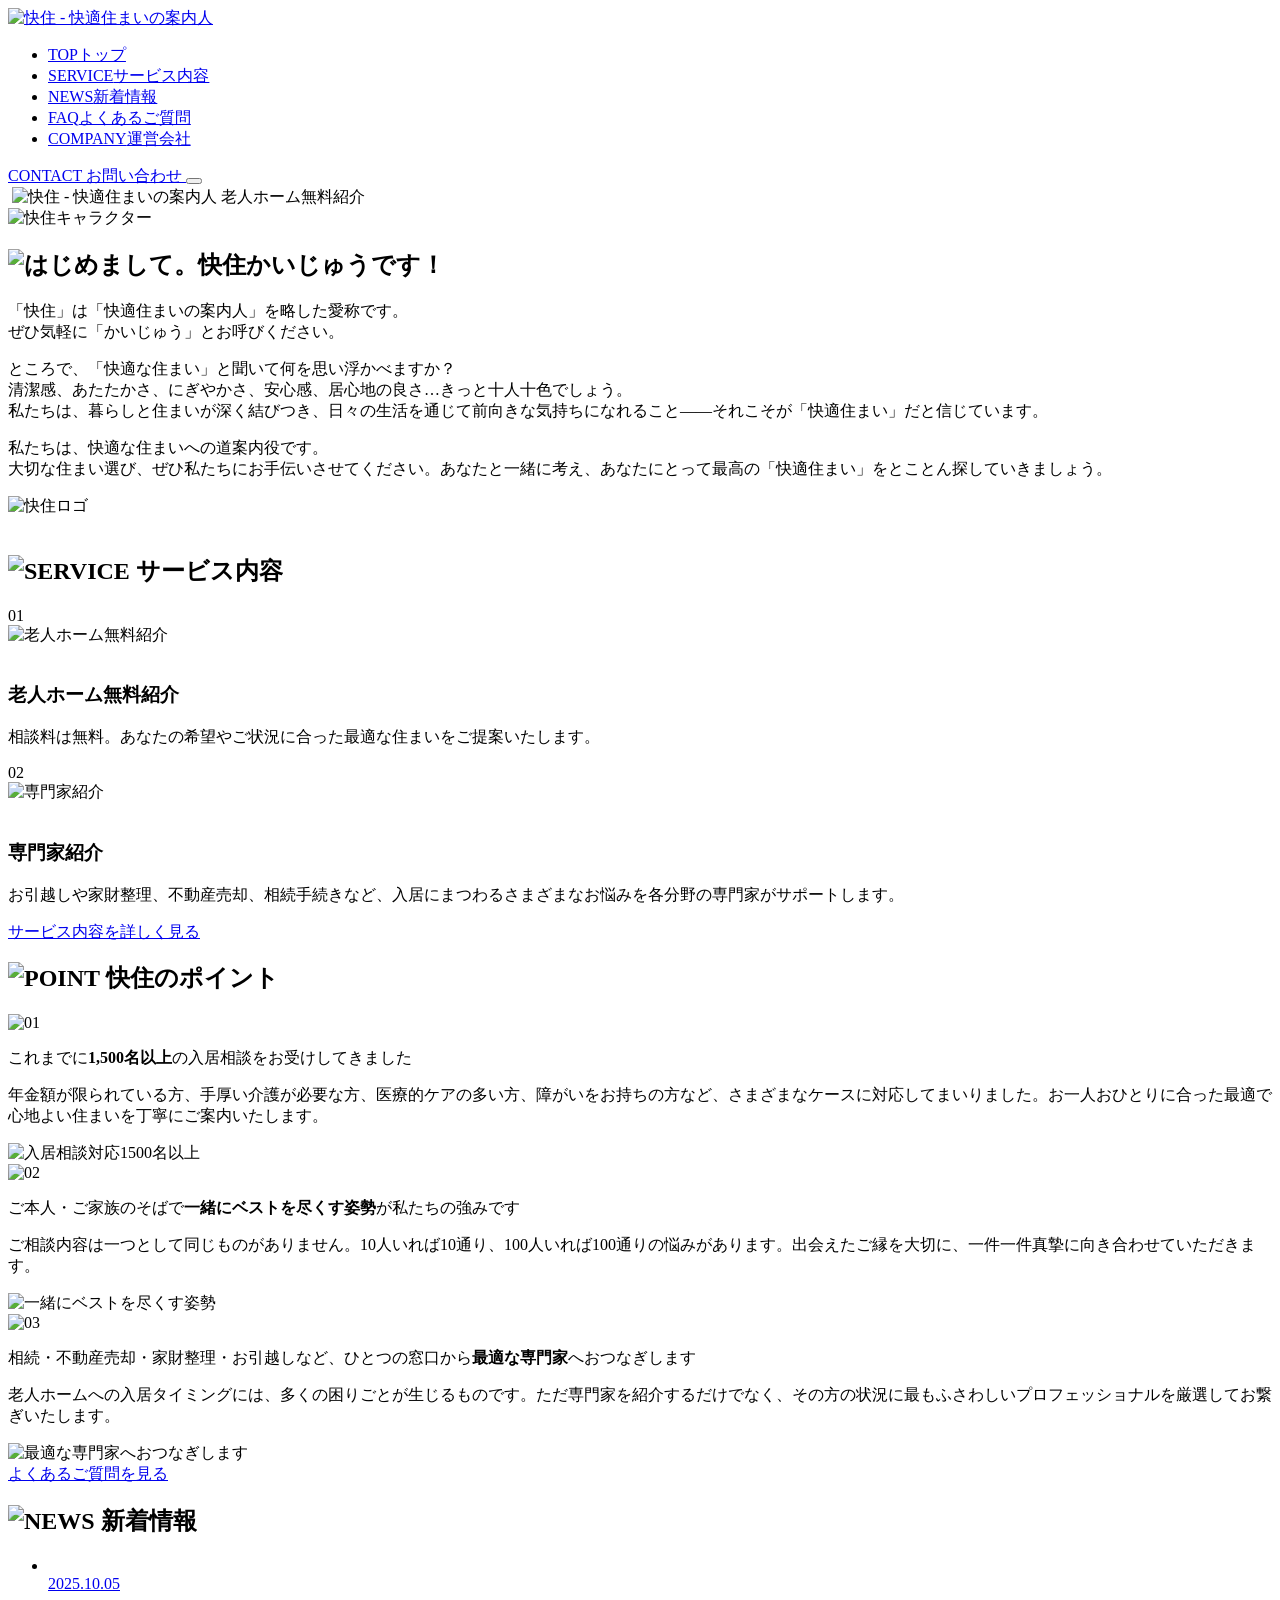
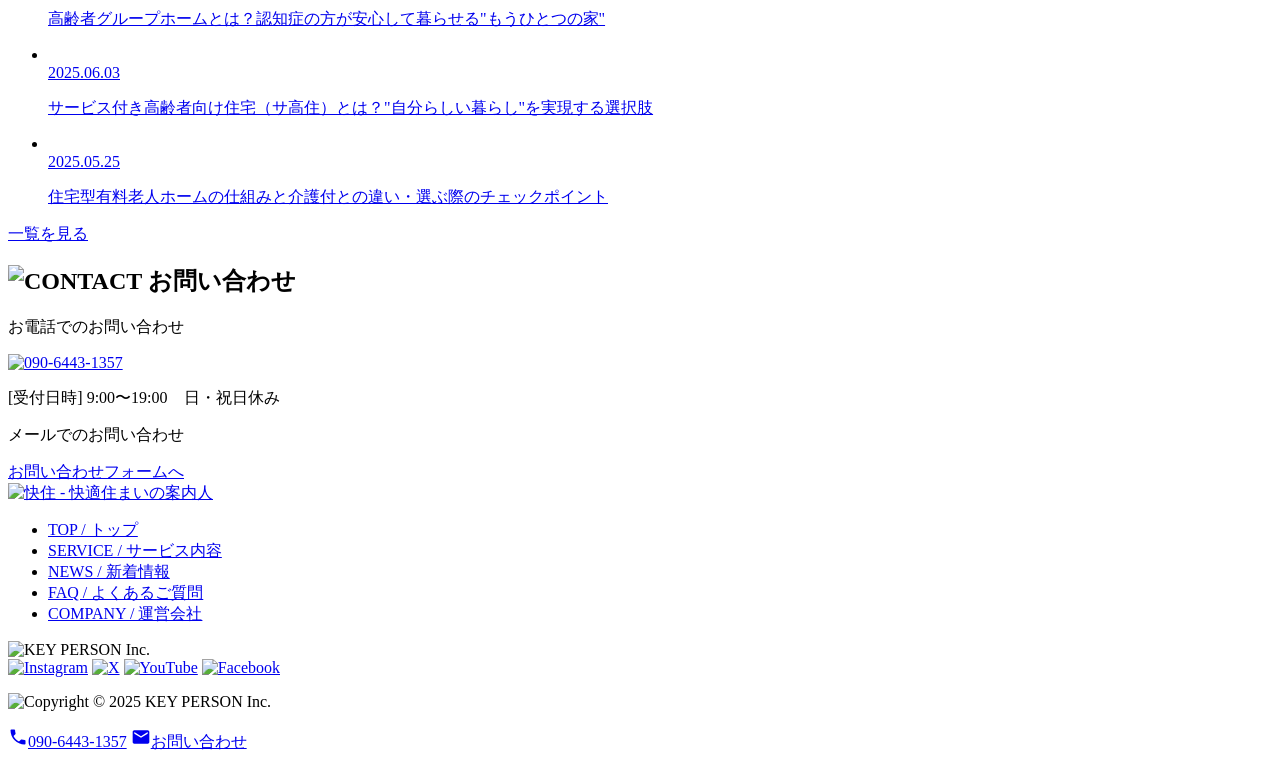
==== index.html @ fe34a39c "Add index.html for website structure This commit adds a new HTML file for the website, including a h" ====
<!DOCTYPE html>
<html lang="ja">
<head>
  <meta charset="UTF-8">
  <meta name="viewport" content="width=device-width, initial-scale=1.0">
  <title>快適住まいの案内人（快住）｜老人ホーム無料紹介</title>
  <meta name="description" content="快適住まいの案内人「快住（かいじゅう）」は、老人ホーム・介護施設の無料紹介サービスです。札幌を拠点に、あなたにピッタリな住まいをご案内します。">
  <link rel="stylesheet" href="style.css">
  <link rel="preconnect" href="https://fonts.googleapis.com">
  <link href="https://fonts.googleapis.com/css2?family=Noto+Sans+JP:wght@400;500;700;900&family=Poppins:wght@400;600;700&display=swap" rel="stylesheet">
</head>
<body>
  <header class="site-header" id="top">
    <div class="header-inner">
      <a href="index.html" class="logo">
        <img src="https://kaitekisumai.com/wp-content/themes/kaiju-main/dist/assets/images/common/icon-logo-header.webp" alt="快住 - 快適住まいの案内人" class="logo-img">
      </a>
      <nav class="global-nav" id="globalNav">
        <ul class="nav-list">
          <li><a href="index.html"><span class="nav-en">TOP</span><span class="nav-jp">トップ</span></a></li>
          <li><a href="#service"><span class="nav-en">SERVICE</span><span class="nav-jp">サービス内容</span></a></li>
          <li><a href="#news"><span class="nav-en">NEWS</span><span class="nav-jp">新着情報</span></a></li>
          <li><a href="#faq"><span class="nav-en">FAQ</span><span class="nav-jp">よくあるご質問</span></a></li>
          <li><a href="company.html"><span class="nav-en">COMPANY</span><span class="nav-jp">運営会社</span></a></li>
        </ul>
      </nav>
      <a href="#contact" class="header-contact-btn">
        <span class="btn-en">CONTACT</span>
        <span class="btn-jp">お問い合わせ</span>
      </a>
      <button class="hamburger" id="hamburger" aria-label="メニューを開く">
        <span></span><span></span><span></span>
      </button>
    </div>
  </header>
  <section class="hero">
    <div class="hero-visual">
      <img src="https://kaitekisumai.com/wp-content/themes/kaiju-main/dist/assets/images/media/fv-top.webp" alt="" class="hero-deco hero-deco-top">
      <img src="https://kaitekisumai.com/wp-content/themes/kaiju-main/dist/assets/images/media/fv-main.webp" alt="快住 - 快適住まいの案内人 老人ホーム無料紹介" class="hero-main-img">
      <img src="https://kaitekisumai.com/wp-content/themes/kaiju-main/dist/assets/images/media/fv-bottom.webp" alt="" class="hero-deco hero-deco-bottom">
    </div>
  </section>
  <main>
    <section class="message" id="message">
      <div class="container">
        <div class="message-content">
          <div class="message-image-area">
            <img src="https://kaitekisumai.com/wp-content/themes/kaiju-main/dist/assets/images/media/message-main.webp" alt="快住キャラクター" class="message-chara">
          </div>
          <div class="message-text-area">
            <h2 class="message-title">
              <img src="https://kaitekisumai.com/wp-content/themes/kaiju-main/dist/assets/images/media/message-title.webp" alt="はじめまして。快住かいじゅうです！" class="message-title-img">
            </h2>
            <div class="message-body-wrap">
              <p class="message-body">「快住」は「快適住まいの案内人」を略した愛称です。<br>ぜひ気軽に「かいじゅう」とお呼びください。</p>
              <p class="message-body">ところで、「快適な住まい」と聞いて何を思い浮かべますか？<br>清潔感、あたたかさ、にぎやかさ、安心感、居心地の良さ…きっと十人十色でしょう。<br>私たちは、暮らしと住まいが深く結びつき、日々の生活を通じて前向きな気持ちになれること――それこそが「快適住まい」だと信じています。</p>
              <p class="message-body">私たちは、快適な住まいへの道案内役です。<br>大切な住まい選び、ぜひ私たちにお手伝いさせてください。あなたと一緒に考え、あなたにとって最高の「快適住まい」をとことん探していきましょう。</p>
            </div>
            <img src="https://kaitekisumai.com/wp-content/themes/kaiju-main/dist/assets/images/media/message-logo.webp" alt="快住ロゴ" class="message-logo">
          </div>
        </div>
      </div>
      <img src="https://kaitekisumai.com/wp-content/themes/kaiju-main/dist/assets/images/media/message-dot.webp" alt="" class="message-dot-deco">
    </section>
    <section class="service" id="service">
      <div class="container">
        <h2 class="section-title">
          <img src="https://kaitekisumai.com/wp-content/themes/kaiju-main/dist/assets/images/media/title-service.webp" alt="SERVICE サービス内容" class="section-title-img">
        </h2>
        <div class="service-cards">
          <div class="service-card">
            <div class="service-card-number">01</div>
            <div class="service-card-img-wrap">
              <img src="https://kaitekisumai.com/wp-content/themes/kaiju-main/dist/assets/images/media/service-1.webp" alt="老人ホーム無料紹介" class="service-card-img">
            </div>
            <div class="service-card-body">
              <div class="service-card-icon"><img src="https://kaitekisumai.com/wp-content/themes/kaiju-main/dist/assets/images/media/icon-home.webp" alt=""></div>
              <h3 class="service-card-title">老人ホーム無料紹介</h3>
              <p class="service-card-desc">相談料は無料。あなたの希望やご状況に合った最適な住まいをご提案いたします。</p>
            </div>
          </div>
          <div class="service-card">
            <div class="service-card-number">02</div>
            <div class="service-card-img-wrap">
              <img src="https://kaitekisumai.com/wp-content/themes/kaiju-main/dist/assets/images/media/service-2.webp" alt="専門家紹介" class="service-card-img">
            </div>
            <div class="service-card-body">
              <div class="service-card-icon"><img src="https://kaitekisumai.com/wp-content/themes/kaiju-main/dist/assets/images/media/icon-hand-shake.webp" alt=""></div>
              <h3 class="service-card-title">専門家紹介</h3>
              <p class="service-card-desc">お引越しや家財整理、不動産売却、相続手続きなど、入居にまつわるさまざまなお悩みを各分野の専門家がサポートします。</p>
            </div>
          </div>
        </div>
        <div class="section-btn-wrap"><a href="#" class="btn-primary">サービス内容を詳しく見る</a></div>
      </div>
    </section>
    <section class="point" id="point">
      <div class="container">
        <h2 class="section-title">
          <img src="https://kaitekisumai.com/wp-content/themes/kaiju-main/dist/assets/images/media/title-point.webp" alt="POINT 快住のポイント" class="section-title-img">
        </h2>
        <div class="point-item">
          <div class="point-item-text">
            <div class="point-number"><img src="https://kaitekisumai.com/wp-content/themes/kaiju-main/dist/assets/images/media/point-1.webp" alt="01" class="point-number-img"></div>
            <p class="point-lead">これまでに<strong>1,500名以上</strong>の入居相談をお受けしてきました</p>
            <p class="point-desc">年金額が限られている方、手厚い介護が必要な方、医療的ケアの多い方、障がいをお持ちの方など、さまざまなケースに対応してまいりました。お一人おひとりに合った最適で心地よい住まいを丁寧にご案内いたします。</p>
          </div>
          <div class="point-item-img"><img src="https://kaitekisumai.com/wp-content/themes/kaiju-main/dist/assets/images/media/point-item-1.webp" alt="入居相談対応1500名以上"></div>
        </div>
        <div class="point-item point-item--reverse">
          <div class="point-item-text">
            <div class="point-number"><img src="https://kaitekisumai.com/wp-content/themes/kaiju-main/dist/assets/images/media/point-2.webp" alt="02" class="point-number-img"></div>
            <p class="point-lead">ご本人・ご家族のそばで<strong>一緒にベストを尽くす姿勢</strong>が私たちの強みです</p>
            <p class="point-desc">ご相談内容は一つとして同じものがありません。10人いれば10通り、100人いれば100通りの悩みがあります。出会えたご縁を大切に、一件一件真摯に向き合わせていただきます。</p>
          </div>
          <div class="point-item-img"><img src="https://kaitekisumai.com/wp-content/themes/kaiju-main/dist/assets/images/media/point-item-2.webp" alt="一緒にベストを尽くす姿勢"></div>
        </div>
        <div class="point-item">
          <div class="point-item-text">
            <div class="point-number"><img src="https://kaitekisumai.com/wp-content/themes/kaiju-main/dist/assets/images/media/point-3.webp" alt="03" class="point-number-img"></div>
            <p class="point-lead">相続・不動産売却・家財整理・お引越しなど、ひとつの窓口から<strong>最適な専門家</strong>へおつなぎします</p>
            <p class="point-desc">老人ホームへの入居タイミングには、多くの困りごとが生じるものです。ただ専門家を紹介するだけでなく、その方の状況に最もふさわしいプロフェッショナルを厳選してお繋ぎいたします。</p>
          </div>
          <div class="point-item-img"><img src="https://kaitekisumai.com/wp-content/themes/kaiju-main/dist/assets/images/media/point-item-3.webp" alt="最適な専門家へおつなぎします"></div>
        </div>
        <div class="section-btn-wrap"><a href="#" class="btn-primary">よくあるご質問を見る</a></div>
      </div>
    </section>
    <section class="news" id="news">
      <div class="container">
        <h2 class="section-title"><img src="https://kaitekisumai.com/wp-content/themes/kaiju-main/dist/assets/images/media/title-news.webp" alt="NEWS 新着情報" class="section-title-img"></h2>
        <ul class="news-list">
          <li class="news-item"><a href="#"><img src="https://kaitekisumai.com/wp-content/themes/kaiju-main/dist/assets/images/common/noimage.webp" alt="" class="news-thumb"><div class="news-meta"><time class="news-date">2025.10.05</time><p class="news-title-text">高齢者グループホームとは？認知症の方が安心して暮らせる"もうひとつの家"</p></div></a></li>
          <li class="news-item"><a href="#"><img src="https://kaitekisumai.com/wp-content/themes/kaiju-main/dist/assets/images/common/noimage.webp" alt="" class="news-thumb"><div class="news-meta"><time class="news-date">2025.06.03</time><p class="news-title-text">サービス付き高齢者向け住宅（サ高住）とは？"自分らしい暮らし"を実現する選択肢</p></div></a></li>
          <li class="news-item"><a href="#"><img src="https://kaitekisumai.com/wp-content/themes/kaiju-main/dist/assets/images/common/noimage.webp" alt="" class="news-thumb"><div class="news-meta"><time class="news-date">2025.05.25</time><p class="news-title-text">住宅型有料老人ホームの仕組みと介護付との違い・選ぶ際のチェックポイント</p></div></a></li>
        </ul>
        <div class="section-btn-wrap"><a href="#" class="btn-primary">一覧を見る</a></div>
      </div>
    </section>
    <section class="contact" id="contact">
      <div class="container">
        <h2 class="section-title"><img src="https://kaitekisumai.com/wp-content/themes/kaiju-main/dist/assets/images/media/title-contact.webp" alt="CONTACT お問い合わせ" class="section-title-img"></h2>
        <div class="contact-boxes">
          <div class="contact-box contact-box--phone">
            <p class="contact-label">お電話でのお問い合わせ</p>
            <a href="tel:090-6443-1357" class="contact-phone-number"><img src="https://kaitekisumai.com/wp-content/themes/kaiju-main/dist/assets/images/media/contact-phone.webp" alt="090-6443-1357" class="contact-phone-img"></a>
            <p class="contact-hours">[受付日時] 9:00〜19:00　日・祝日休み</p>
          </div>
          <div class="contact-box contact-box--mail">
            <p class="contact-label">メールでのお問い合わせ</p>
            <a href="#" class="btn-contact">お問い合わせフォームへ</a>
          </div>
        </div>
      </div>
    </section>
  </main>
  <footer class="site-footer">
    <div class="footer-inner">
      <a href="index.html" class="footer-logo"><img src="https://kaitekisumai.com/wp-content/themes/kaiju-main/dist/assets/images/common/icon-logo-footer.webp" alt="快住 - 快適住まいの案内人" class="footer-logo-img"></a>
      <nav class="footer-nav"><ul><li><a href="index.html">TOP / トップ</a></li><li><a href="#service">SERVICE / サービス内容</a></li><li><a href="#news">NEWS / 新着情報</a></li><li><a href="#">FAQ / よくあるご質問</a></li><li><a href="company.html">COMPANY / 運営会社</a></li></ul></nav>
      <div class="footer-company"><img src="https://kaitekisumai.com/wp-content/themes/kaiju-main/dist/assets/images/common/icon-inc.webp" alt="KEY PERSON Inc." class="footer-company-img"></div>
      <div class="footer-social">
        <a href="https://www.instagram.com/kaiju_k.itou" target="_blank" rel="noopener"><img src="https://kaitekisumai.com/wp-content/themes/kaiju-main/dist/assets/images/common/icon-insta.webp" alt="Instagram"></a>
        <a href="https://x.com/kaiju_kaisuma" target="_blank" rel="noopener"><img src="https://kaitekisumai.com/wp-content/themes/kaiju-main/dist/assets/images/common/icon-x.webp" alt="X"></a>
        <a href="https://www.youtube.com/@%E5%BF%AB%E9%81%A9%E4%BD%8F%E3%81%BE%E3%81%84%E3%81%AE%E6%A1%88%E5%86%85%E4%BA%BA" target="_blank" rel="noopener"><img src="https://kaitekisumai.com/wp-content/themes/kaiju-main/dist/assets/images/common/icon-youtube.webp" alt="YouTube"></a>
        <a href="https://www.facebook.com/keigo.itoh.58" target="_blank" rel="noopener"><img src="https://kaitekisumai.com/wp-content/themes/kaiju-main/dist/assets/images/common/icon-facebook.webp" alt="Facebook"></a>
      </div>
      <p class="footer-copy"><img src="https://kaitekisumai.com/wp-content/themes/kaiju-main/dist/assets/images/common/icon-copy.webp" alt="Copyright © 2025 KEY PERSON Inc."></p>
    </div>
  </footer>
  <div class="fixed-bottom-bar">
    <a href="tel:090-6443-1357" class="fixed-btn fixed-btn--phone"><svg width="20" height="20" viewBox="0 0 24 24" fill="currentColor"><path d="M6.62 10.79c1.44 2.83 3.76 5.15 6.59 6.59l2.2-2.2c.27-.27.67-.36 1.02-.24 1.12.37 2.33.57 3.57.57.55 0 1 .45 1 1V20c0 .55-.45 1-1 1-9.39 0-17-7.61-17-17 0-.55.45-1 1-1h3.5c.55 0 1 .45 1 1 0 1.25.2 2.45.57 3.57.11.35.03.74-.25 1.02l-2.2 2.2z"/></svg><span>090-6443-1357</span></a>
    <a href="#contact" class="fixed-btn fixed-btn--contact"><svg width="20" height="20" viewBox="0 0 24 24" fill="currentColor"><path d="M20 4H4c-1.1 0-1.99.9-1.99 2L2 18c0 1.1.9 2 2 2h16c1.1 0 2-.9 2-2V6c0-1.1-.9-2-2-2zm0 4l-8 5-8-5V6l8 5 8-5v2z"/></svg><span>お問い合わせ</span></a>
  </div>
  <script src="script.js"></script>
</body>
</html>
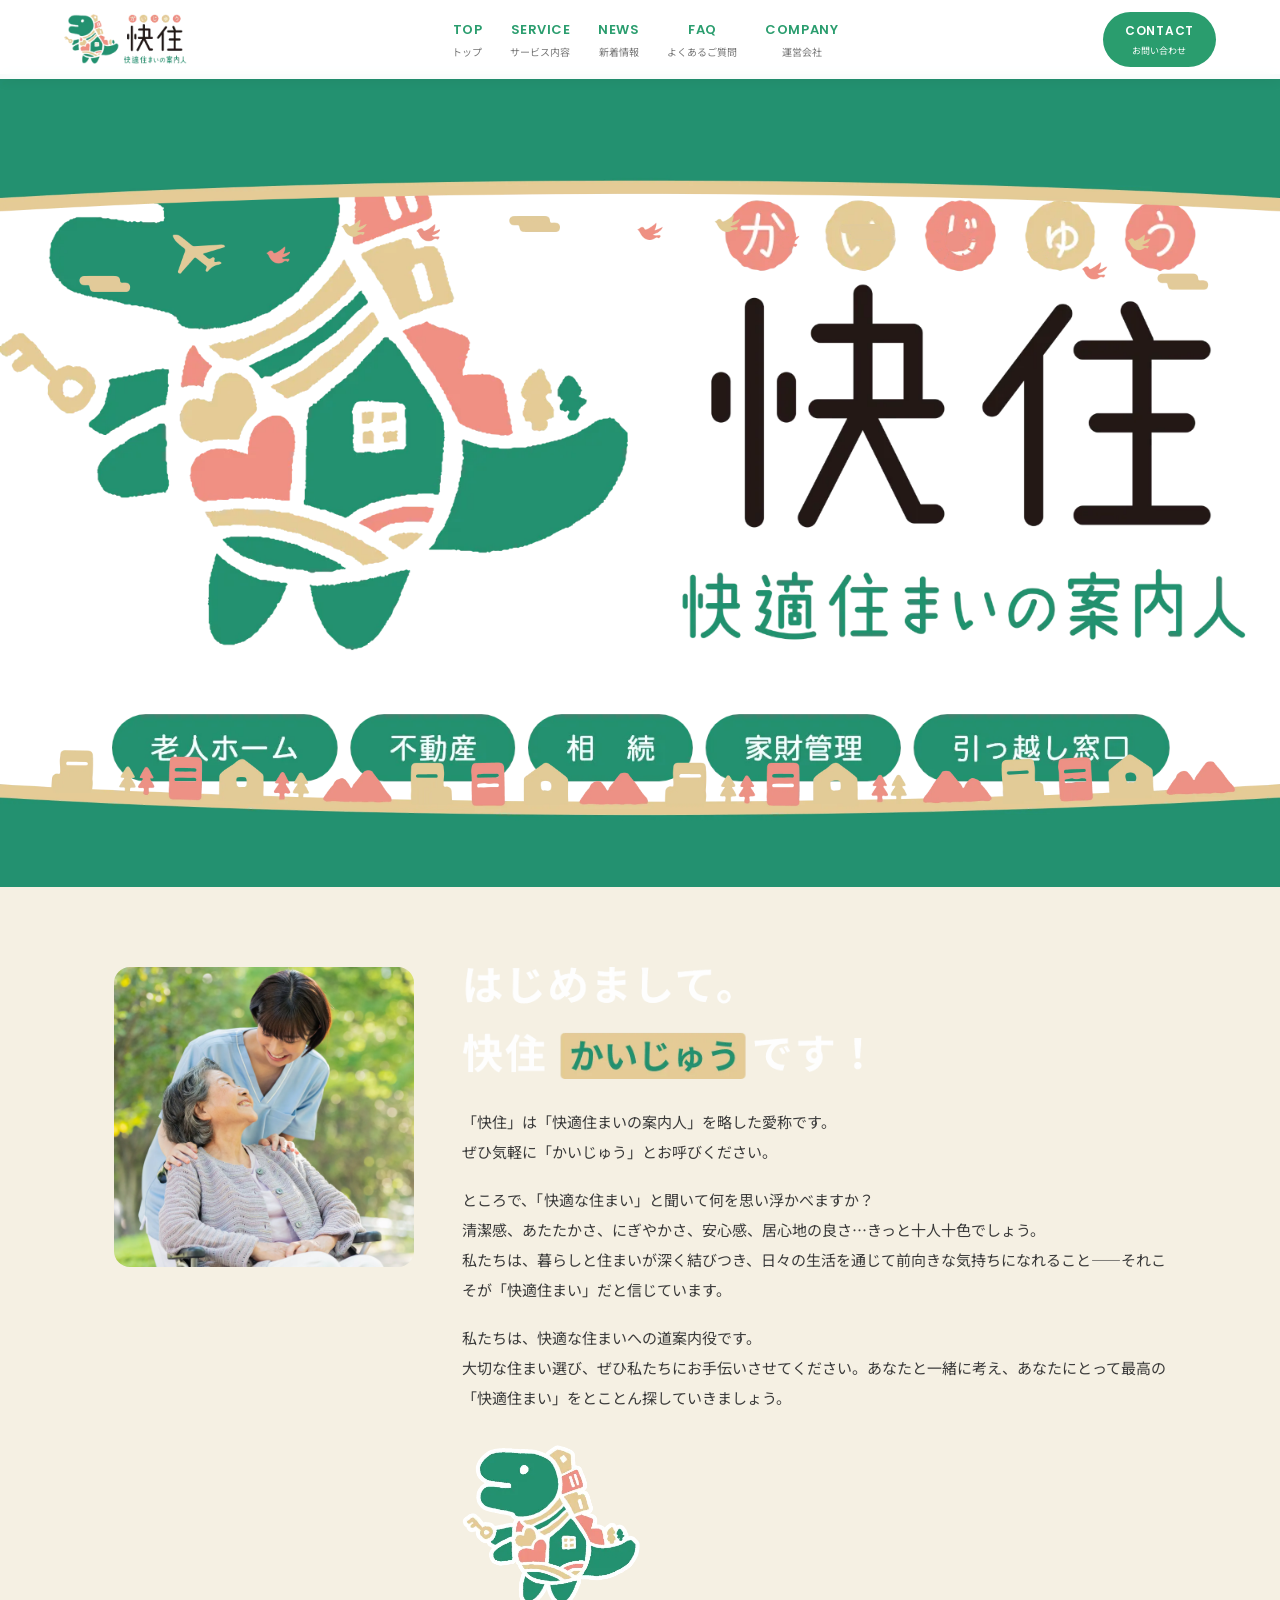
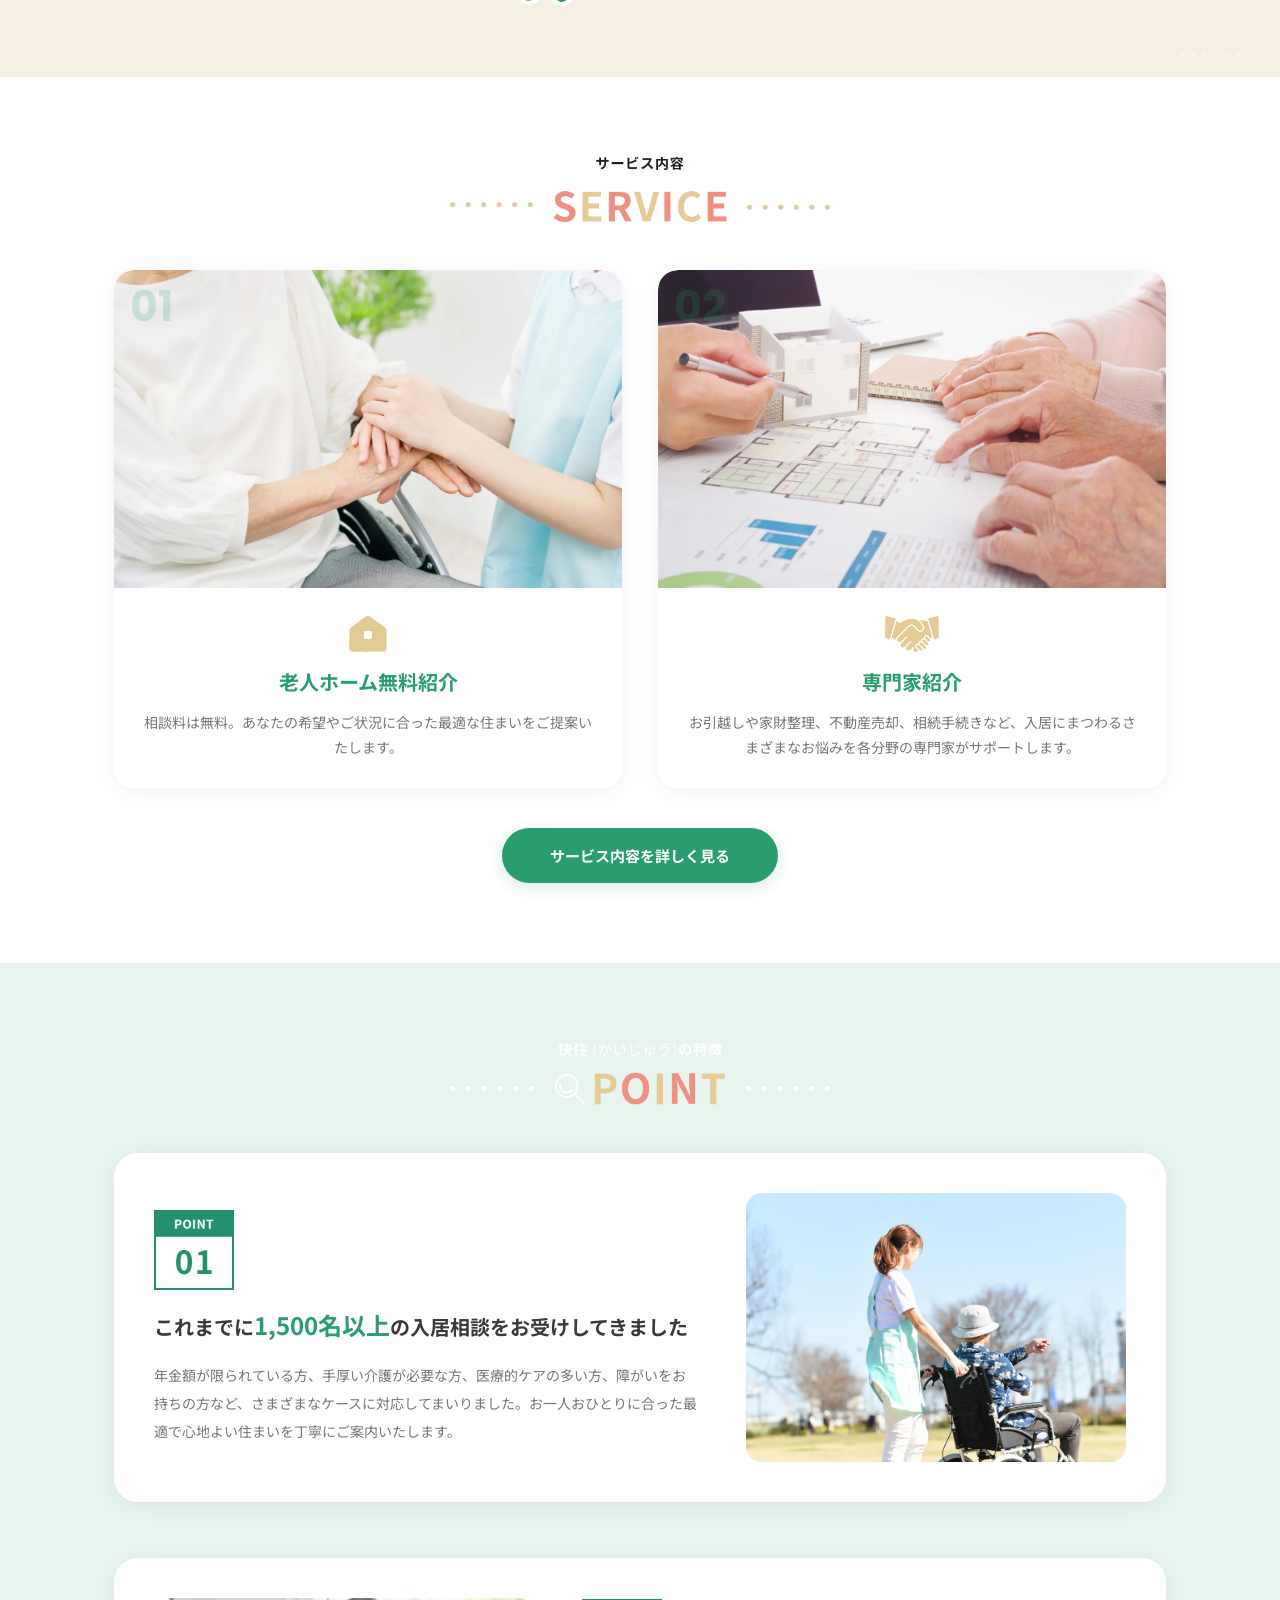
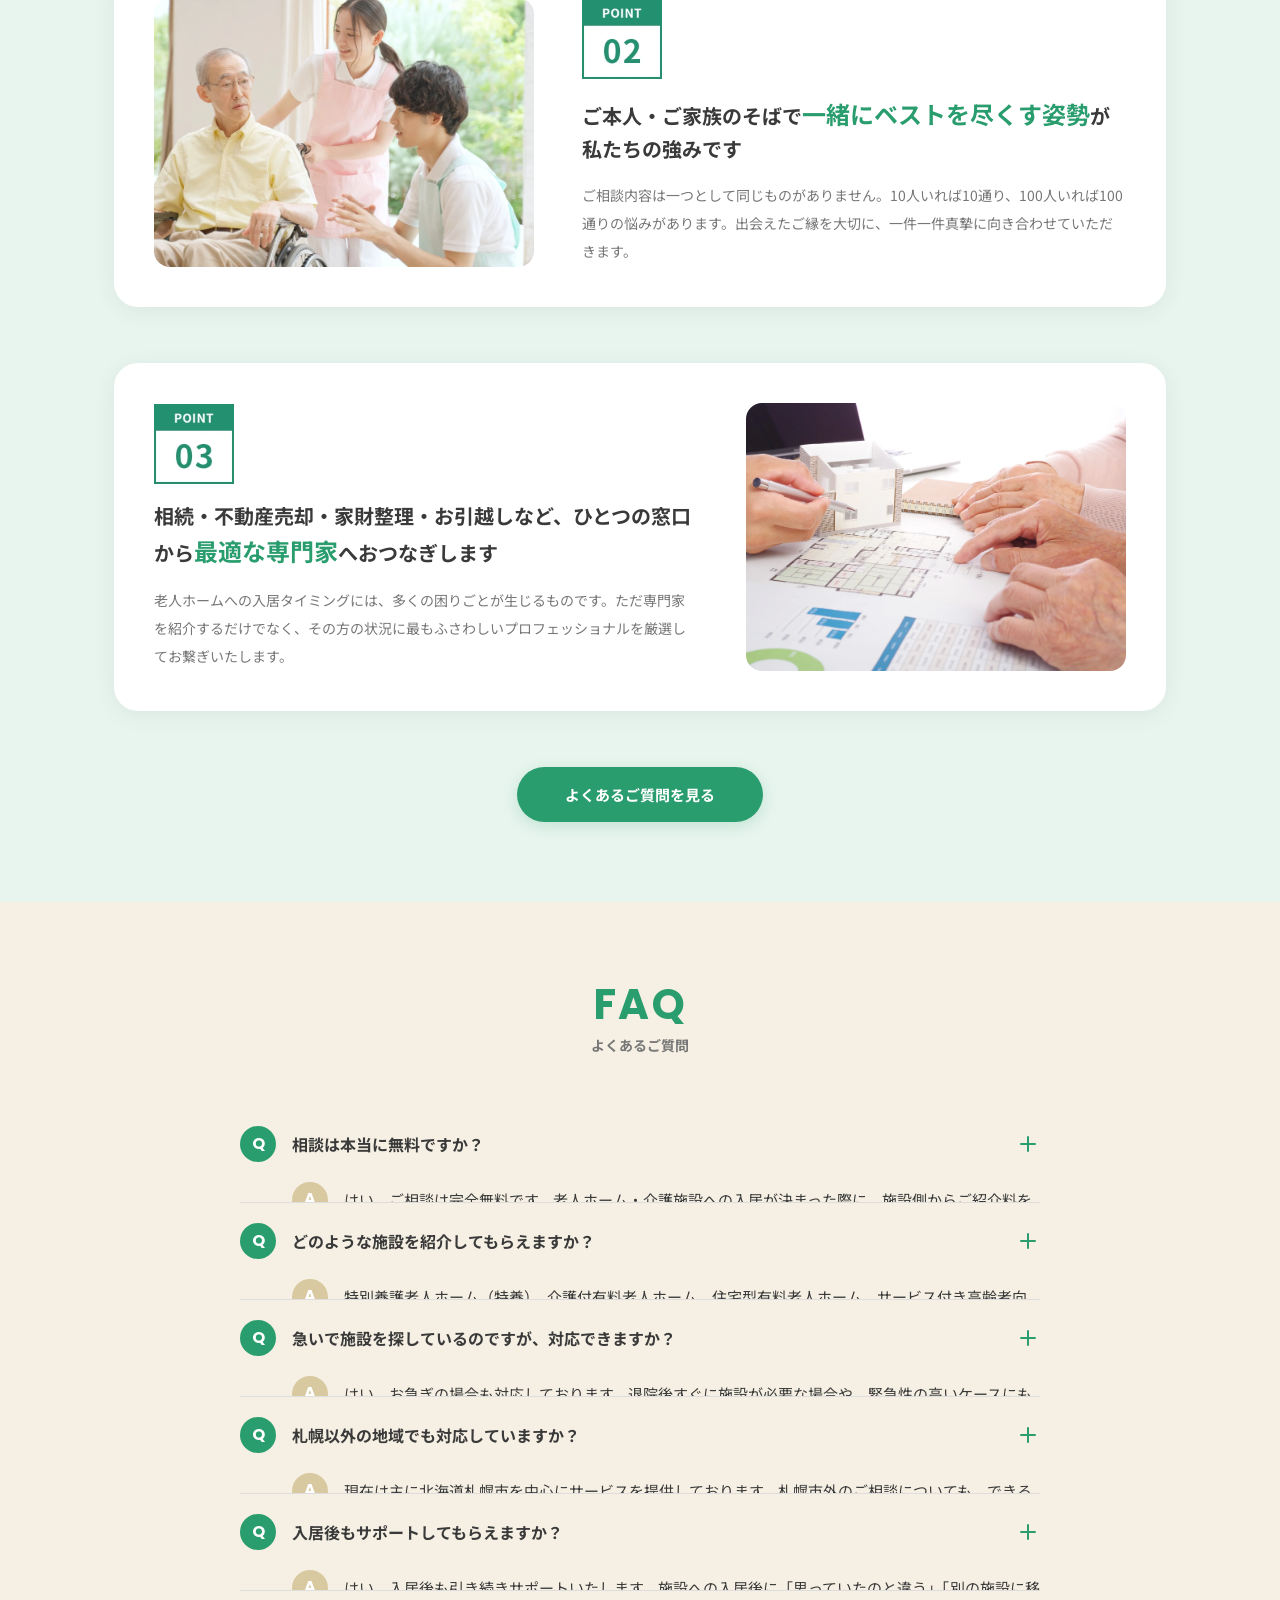
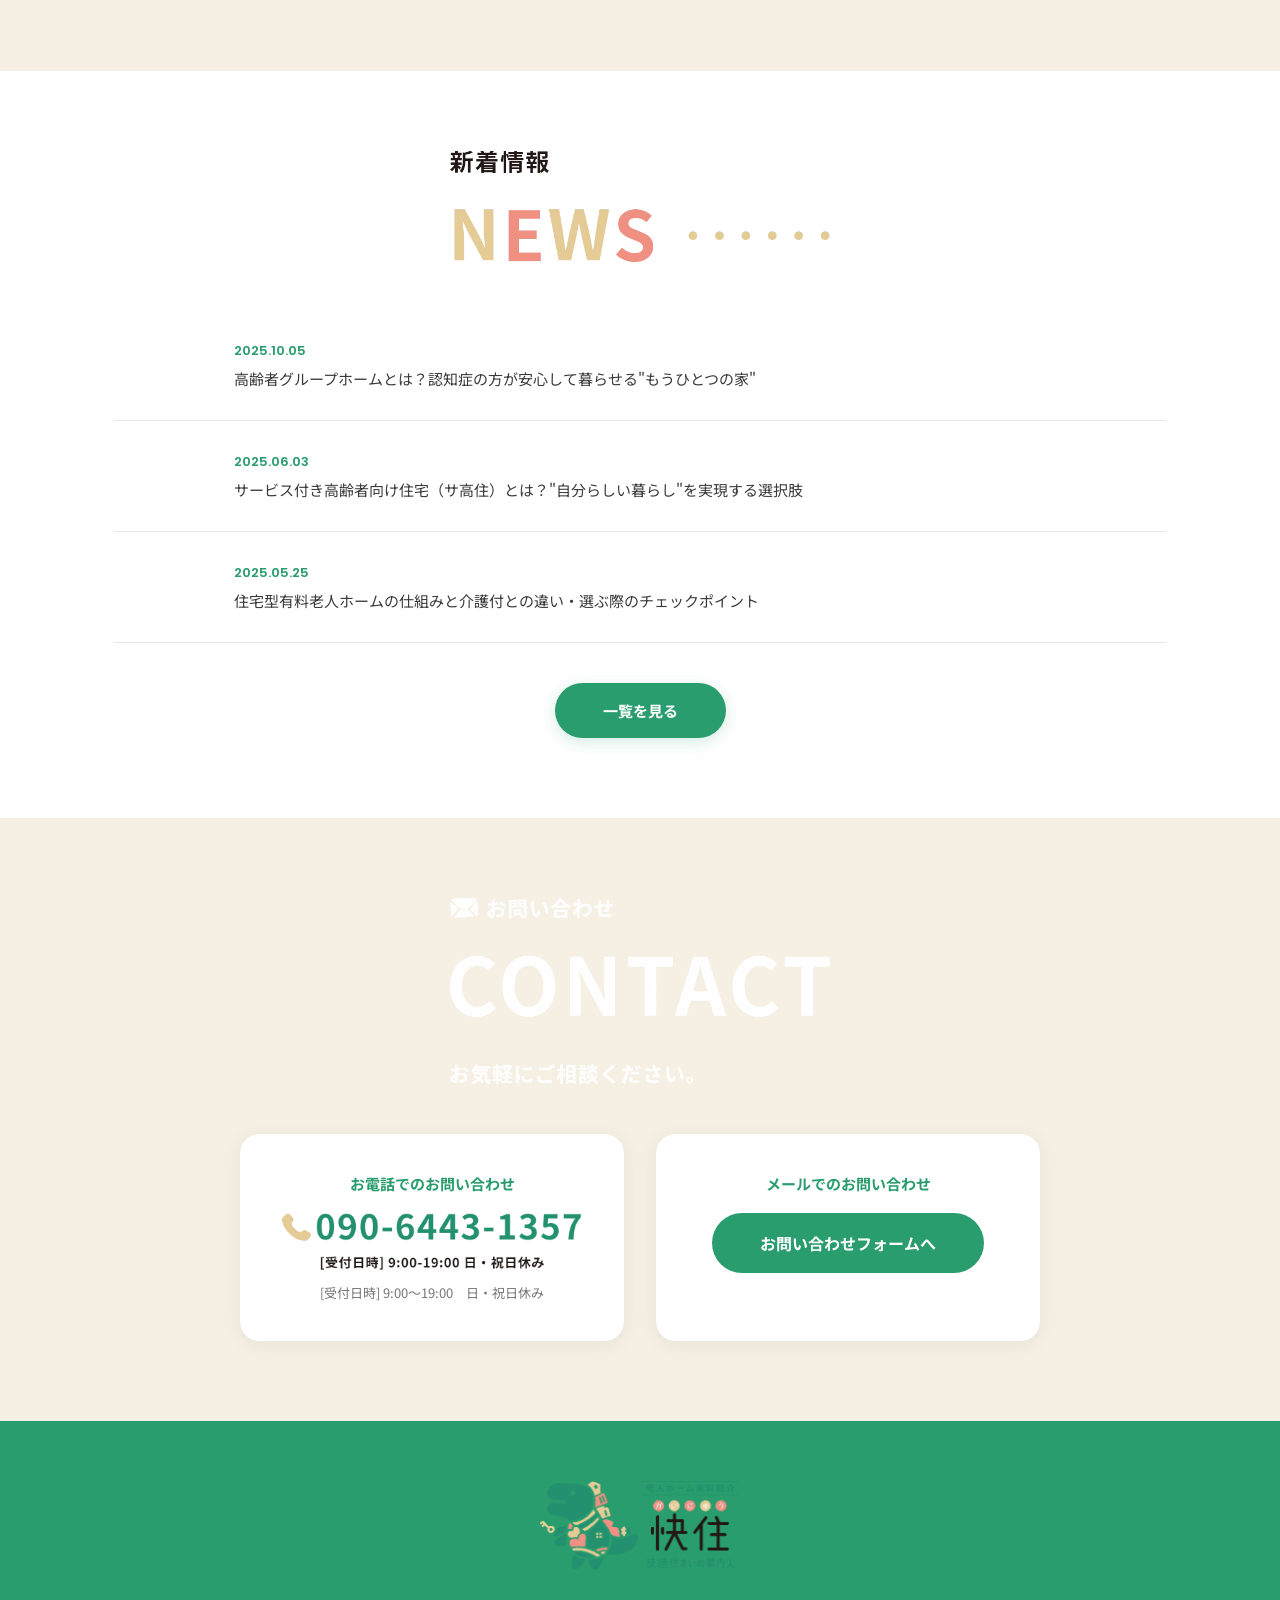
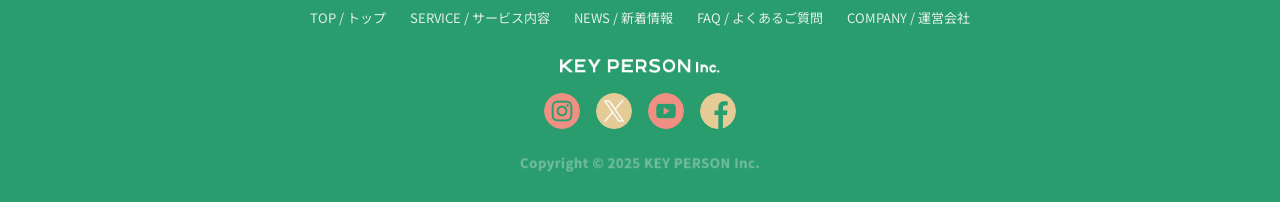
==== commit b5658f4e: "feat: 全セクション完成・画像ローカル化・FAQセクション追加・会社概要テーブル完成" ====
--- a/index.html
+++ b/index.html
@@ -13,7 +13,7 @@
   <header class="site-header" id="top">
     <div class="header-inner">
       <a href="index.html" class="logo">
-        <img src="https://kaitekisumai.com/wp-content/themes/kaiju-main/dist/assets/images/common/icon-logo-header.webp" alt="快住 - 快適住まいの案内人" class="logo-img">
+        <img src="images/common/icon-logo-header.webp" alt="快住 - 快適住まいの案内人" class="logo-img">
       </a>
       <nav class="global-nav" id="globalNav">
         <ul class="nav-list">
@@ -33,11 +33,12 @@
       </button>
     </div>
   </header>
+  <!-- ===== HERO / FV ===== -->
   <section class="hero">
     <div class="hero-visual">
-      <img src="https://kaitekisumai.com/wp-content/themes/kaiju-main/dist/assets/images/media/fv-top.webp" alt="" class="hero-deco hero-deco-top">
-      <img src="https://kaitekisumai.com/wp-content/themes/kaiju-main/dist/assets/images/media/fv-main.webp" alt="快住 - 快適住まいの案内人 老人ホーム無料紹介" class="hero-main-img">
-      <img src="https://kaitekisumai.com/wp-content/themes/kaiju-main/dist/assets/images/media/fv-bottom.webp" alt="" class="hero-deco hero-deco-bottom">
+      <img src="images/media/fv-main.webp" alt="快住 - 快適住まいの案内人 老人ホーム無料紹介" class="hero-main-img">
+      <img src="images/media/fv-top.webp" alt="" class="hero-deco hero-deco-top">
+      <img src="images/media/fv-bottom.webp" alt="" class="hero-deco hero-deco-bottom">
     </div>
   </section>
   <main>
@@ -45,36 +46,36 @@
       <div class="container">
         <div class="message-content">
           <div class="message-image-area">
-            <img src="https://kaitekisumai.com/wp-content/themes/kaiju-main/dist/assets/images/media/message-main.webp" alt="快住キャラクター" class="message-chara">
+            <img src="images/media/message-main.webp" alt="快住キャラクター" class="message-chara">
           </div>
           <div class="message-text-area">
             <h2 class="message-title">
-              <img src="https://kaitekisumai.com/wp-content/themes/kaiju-main/dist/assets/images/media/message-title.webp" alt="はじめまして。快住かいじゅうです！" class="message-title-img">
+              <img src="images/media/message-title.webp" alt="はじめまして。快住かいじゅうです！" class="message-title-img">
             </h2>
             <div class="message-body-wrap">
               <p class="message-body">「快住」は「快適住まいの案内人」を略した愛称です。<br>ぜひ気軽に「かいじゅう」とお呼びください。</p>
               <p class="message-body">ところで、「快適な住まい」と聞いて何を思い浮かべますか？<br>清潔感、あたたかさ、にぎやかさ、安心感、居心地の良さ…きっと十人十色でしょう。<br>私たちは、暮らしと住まいが深く結びつき、日々の生活を通じて前向きな気持ちになれること――それこそが「快適住まい」だと信じています。</p>
               <p class="message-body">私たちは、快適な住まいへの道案内役です。<br>大切な住まい選び、ぜひ私たちにお手伝いさせてください。あなたと一緒に考え、あなたにとって最高の「快適住まい」をとことん探していきましょう。</p>
             </div>
-            <img src="https://kaitekisumai.com/wp-content/themes/kaiju-main/dist/assets/images/media/message-logo.webp" alt="快住ロゴ" class="message-logo">
-          </div>
-        </div>
-      </div>
-      <img src="https://kaitekisumai.com/wp-content/themes/kaiju-main/dist/assets/images/media/message-dot.webp" alt="" class="message-dot-deco">
+            <img src="images/media/message-logo.webp" alt="快住ロゴ" class="message-logo">
+          </div>
+        </div>
+      </div>
+      <img src="images/media/message-dot.webp" alt="" class="message-dot-deco">
     </section>
     <section class="service" id="service">
       <div class="container">
         <h2 class="section-title">
-          <img src="https://kaitekisumai.com/wp-content/themes/kaiju-main/dist/assets/images/media/title-service.webp" alt="SERVICE サービス内容" class="section-title-img">
+          <img src="images/media/title-service.webp" alt="SERVICE サービス内容" class="section-title-img">
         </h2>
         <div class="service-cards">
           <div class="service-card">
             <div class="service-card-number">01</div>
             <div class="service-card-img-wrap">
-              <img src="https://kaitekisumai.com/wp-content/themes/kaiju-main/dist/assets/images/media/service-1.webp" alt="老人ホーム無料紹介" class="service-card-img">
+              <img src="images/media/service-1.webp" alt="老人ホーム無料紹介" class="service-card-img">
             </div>
             <div class="service-card-body">
-              <div class="service-card-icon"><img src="https://kaitekisumai.com/wp-content/themes/kaiju-main/dist/assets/images/media/icon-home.webp" alt=""></div>
+              <div class="service-card-icon"><img src="images/media/icon-home.webp" alt=""></div>
               <h3 class="service-card-title">老人ホーム無料紹介</h3>
               <p class="service-card-desc">相談料は無料。あなたの希望やご状況に合った最適な住まいをご提案いたします。</p>
             </div>
@@ -82,10 +83,10 @@
           <div class="service-card">
             <div class="service-card-number">02</div>
             <div class="service-card-img-wrap">
-              <img src="https://kaitekisumai.com/wp-content/themes/kaiju-main/dist/assets/images/media/service-2.webp" alt="専門家紹介" class="service-card-img">
+              <img src="images/media/service-2.webp" alt="専門家紹介" class="service-card-img">
             </div>
             <div class="service-card-body">
-              <div class="service-card-icon"><img src="https://kaitekisumai.com/wp-content/themes/kaiju-main/dist/assets/images/media/icon-hand-shake.webp" alt=""></div>
+              <div class="service-card-icon"><img src="images/media/icon-hand-shake.webp" alt=""></div>
               <h3 class="service-card-title">専門家紹介</h3>
               <p class="service-card-desc">お引越しや家財整理、不動産売却、相続手続きなど、入居にまつわるさまざまなお悩みを各分野の専門家がサポートします。</p>
             </div>
@@ -97,53 +98,121 @@
     <section class="point" id="point">
       <div class="container">
         <h2 class="section-title">
-          <img src="https://kaitekisumai.com/wp-content/themes/kaiju-main/dist/assets/images/media/title-point.webp" alt="POINT 快住のポイント" class="section-title-img">
+          <img src="images/media/title-point.webp" alt="POINT 快住のポイント" class="section-title-img">
         </h2>
         <div class="point-item">
           <div class="point-item-text">
-            <div class="point-number"><img src="https://kaitekisumai.com/wp-content/themes/kaiju-main/dist/assets/images/media/point-1.webp" alt="01" class="point-number-img"></div>
+            <div class="point-number"><img src="images/media/point-1.webp" alt="01" class="point-number-img"></div>
             <p class="point-lead">これまでに<strong>1,500名以上</strong>の入居相談をお受けしてきました</p>
             <p class="point-desc">年金額が限られている方、手厚い介護が必要な方、医療的ケアの多い方、障がいをお持ちの方など、さまざまなケースに対応してまいりました。お一人おひとりに合った最適で心地よい住まいを丁寧にご案内いたします。</p>
           </div>
-          <div class="point-item-img"><img src="https://kaitekisumai.com/wp-content/themes/kaiju-main/dist/assets/images/media/point-item-1.webp" alt="入居相談対応1500名以上"></div>
+          <div class="point-item-img"><img src="images/media/point-item-1.webp" alt="入居相談対応1500名以上"></div>
         </div>
         <div class="point-item point-item--reverse">
           <div class="point-item-text">
-            <div class="point-number"><img src="https://kaitekisumai.com/wp-content/themes/kaiju-main/dist/assets/images/media/point-2.webp" alt="02" class="point-number-img"></div>
+            <div class="point-number"><img src="images/media/point-2.webp" alt="02" class="point-number-img"></div>
             <p class="point-lead">ご本人・ご家族のそばで<strong>一緒にベストを尽くす姿勢</strong>が私たちの強みです</p>
             <p class="point-desc">ご相談内容は一つとして同じものがありません。10人いれば10通り、100人いれば100通りの悩みがあります。出会えたご縁を大切に、一件一件真摯に向き合わせていただきます。</p>
           </div>
-          <div class="point-item-img"><img src="https://kaitekisumai.com/wp-content/themes/kaiju-main/dist/assets/images/media/point-item-2.webp" alt="一緒にベストを尽くす姿勢"></div>
+          <div class="point-item-img"><img src="images/media/point-item-2.webp" alt="一緒にベストを尽くす姿勢"></div>
         </div>
         <div class="point-item">
           <div class="point-item-text">
-            <div class="point-number"><img src="https://kaitekisumai.com/wp-content/themes/kaiju-main/dist/assets/images/media/point-3.webp" alt="03" class="point-number-img"></div>
+            <div class="point-number"><img src="images/media/point-3.webp" alt="03" class="point-number-img"></div>
             <p class="point-lead">相続・不動産売却・家財整理・お引越しなど、ひとつの窓口から<strong>最適な専門家</strong>へおつなぎします</p>
             <p class="point-desc">老人ホームへの入居タイミングには、多くの困りごとが生じるものです。ただ専門家を紹介するだけでなく、その方の状況に最もふさわしいプロフェッショナルを厳選してお繋ぎいたします。</p>
           </div>
-          <div class="point-item-img"><img src="https://kaitekisumai.com/wp-content/themes/kaiju-main/dist/assets/images/media/point-item-3.webp" alt="最適な専門家へおつなぎします"></div>
-        </div>
-        <div class="section-btn-wrap"><a href="#" class="btn-primary">よくあるご質問を見る</a></div>
-      </div>
-    </section>
+          <div class="point-item-img"><img src="images/media/point-item-3.webp" alt="最適な専門家へおつなぎします"></div>
+        </div>
+        <div class="section-btn-wrap"><a href="#faq" class="btn-primary">よくあるご質問を見る</a></div>
+      </div>
+    </section>
+    <!-- ===== FAQ ===== -->
+    <section class="faq" id="faq">
+      <div class="container">
+        <h2 class="faq-section-title">
+          <span class="faq-en">FAQ</span>
+          <span class="faq-jp">よくあるご質問</span>
+        </h2>
+        <div class="faq-list">
+          <div class="faq-item">
+            <button class="faq-question" aria-expanded="false">
+              <span class="faq-q-icon">Q</span>
+              <span class="faq-q-text">相談は本当に無料ですか？</span>
+              <span class="faq-toggle-icon"></span>
+            </button>
+            <div class="faq-answer">
+              <span class="faq-a-icon">A</span>
+              <p>はい、ご相談は完全無料です。老人ホーム・介護施設への入居が決まった際に、施設側からご紹介料をいただく仕組みのため、ご利用者様のご負担は一切ございません。</p>
+            </div>
+          </div>
+          <div class="faq-item">
+            <button class="faq-question" aria-expanded="false">
+              <span class="faq-q-icon">Q</span>
+              <span class="faq-q-text">どのような施設を紹介してもらえますか？</span>
+              <span class="faq-toggle-icon"></span>
+            </button>
+            <div class="faq-answer">
+              <span class="faq-a-icon">A</span>
+              <p>特別養護老人ホーム（特養）、介護付有料老人ホーム、住宅型有料老人ホーム、サービス付き高齢者向け住宅（サ高住）、グループホームなど、幅広い種類の施設をご紹介しています。ご予算・介護度・ご希望のエリアなどに合わせて最適な施設をご提案します。</p>
+            </div>
+          </div>
+          <div class="faq-item">
+            <button class="faq-question" aria-expanded="false">
+              <span class="faq-q-icon">Q</span>
+              <span class="faq-q-text">急いで施設を探しているのですが、対応できますか？</span>
+              <span class="faq-toggle-icon"></span>
+            </button>
+            <div class="faq-answer">
+              <span class="faq-a-icon">A</span>
+              <p>はい、お急ぎの場合も対応しております。退院後すぐに施設が必要な場合や、緊急性の高いケースにも迅速に対応いたします。まずはお電話またはメールにてご相談ください。</p>
+            </div>
+          </div>
+          <div class="faq-item">
+            <button class="faq-question" aria-expanded="false">
+              <span class="faq-q-icon">Q</span>
+              <span class="faq-q-text">札幌以外の地域でも対応していますか？</span>
+              <span class="faq-toggle-icon"></span>
+            </button>
+            <div class="faq-answer">
+              <span class="faq-a-icon">A</span>
+              <p>現在は主に北海道札幌市を中心にサービスを提供しております。札幌市外のご相談についても、できる限り対応いたしますので、まずはお気軽にご相談ください。</p>
+            </div>
+          </div>
+          <div class="faq-item">
+            <button class="faq-question" aria-expanded="false">
+              <span class="faq-q-icon">Q</span>
+              <span class="faq-q-text">入居後もサポートしてもらえますか？</span>
+              <span class="faq-toggle-icon"></span>
+            </button>
+            <div class="faq-answer">
+              <span class="faq-a-icon">A</span>
+              <p>はい、入居後も引き続きサポートいたします。施設への入居後に「思っていたのと違う」「別の施設に移りたい」などのご相談も承っております。長期的にお付き合いいただける関係を大切にしています。</p>
+            </div>
+          </div>
+        </div>
+      </div>
+    </section>
+
+    <!-- ===== NEWS ===== -->
     <section class="news" id="news">
       <div class="container">
-        <h2 class="section-title"><img src="https://kaitekisumai.com/wp-content/themes/kaiju-main/dist/assets/images/media/title-news.webp" alt="NEWS 新着情報" class="section-title-img"></h2>
+        <h2 class="section-title"><img src="images/media/title-news.webp" alt="NEWS 新着情報" class="section-title-img"></h2>
         <ul class="news-list">
-          <li class="news-item"><a href="#"><img src="https://kaitekisumai.com/wp-content/themes/kaiju-main/dist/assets/images/common/noimage.webp" alt="" class="news-thumb"><div class="news-meta"><time class="news-date">2025.10.05</time><p class="news-title-text">高齢者グループホームとは？認知症の方が安心して暮らせる"もうひとつの家"</p></div></a></li>
-          <li class="news-item"><a href="#"><img src="https://kaitekisumai.com/wp-content/themes/kaiju-main/dist/assets/images/common/noimage.webp" alt="" class="news-thumb"><div class="news-meta"><time class="news-date">2025.06.03</time><p class="news-title-text">サービス付き高齢者向け住宅（サ高住）とは？"自分らしい暮らし"を実現する選択肢</p></div></a></li>
-          <li class="news-item"><a href="#"><img src="https://kaitekisumai.com/wp-content/themes/kaiju-main/dist/assets/images/common/noimage.webp" alt="" class="news-thumb"><div class="news-meta"><time class="news-date">2025.05.25</time><p class="news-title-text">住宅型有料老人ホームの仕組みと介護付との違い・選ぶ際のチェックポイント</p></div></a></li>
+          <li class="news-item"><a href="#"><img src="images/common/noimage.webp" alt="" class="news-thumb"><div class="news-meta"><time class="news-date">2025.10.05</time><p class="news-title-text">高齢者グループホームとは？認知症の方が安心して暮らせる"もうひとつの家"</p></div></a></li>
+          <li class="news-item"><a href="#"><img src="images/common/noimage.webp" alt="" class="news-thumb"><div class="news-meta"><time class="news-date">2025.06.03</time><p class="news-title-text">サービス付き高齢者向け住宅（サ高住）とは？"自分らしい暮らし"を実現する選択肢</p></div></a></li>
+          <li class="news-item"><a href="#"><img src="images/common/noimage.webp" alt="" class="news-thumb"><div class="news-meta"><time class="news-date">2025.05.25</time><p class="news-title-text">住宅型有料老人ホームの仕組みと介護付との違い・選ぶ際のチェックポイント</p></div></a></li>
         </ul>
         <div class="section-btn-wrap"><a href="#" class="btn-primary">一覧を見る</a></div>
       </div>
     </section>
     <section class="contact" id="contact">
       <div class="container">
-        <h2 class="section-title"><img src="https://kaitekisumai.com/wp-content/themes/kaiju-main/dist/assets/images/media/title-contact.webp" alt="CONTACT お問い合わせ" class="section-title-img"></h2>
+        <h2 class="section-title"><img src="images/media/title-contact.webp" alt="CONTACT お問い合わせ" class="section-title-img"></h2>
         <div class="contact-boxes">
           <div class="contact-box contact-box--phone">
             <p class="contact-label">お電話でのお問い合わせ</p>
-            <a href="tel:090-6443-1357" class="contact-phone-number"><img src="https://kaitekisumai.com/wp-content/themes/kaiju-main/dist/assets/images/media/contact-phone.webp" alt="090-6443-1357" class="contact-phone-img"></a>
+            <a href="tel:090-6443-1357" class="contact-phone-number"><img src="images/media/contact-phone.webp" alt="090-6443-1357" class="contact-phone-img"></a>
             <p class="contact-hours">[受付日時] 9:00〜19:00　日・祝日休み</p>
           </div>
           <div class="contact-box contact-box--mail">
@@ -156,16 +225,16 @@
   </main>
   <footer class="site-footer">
     <div class="footer-inner">
-      <a href="index.html" class="footer-logo"><img src="https://kaitekisumai.com/wp-content/themes/kaiju-main/dist/assets/images/common/icon-logo-footer.webp" alt="快住 - 快適住まいの案内人" class="footer-logo-img"></a>
-      <nav class="footer-nav"><ul><li><a href="index.html">TOP / トップ</a></li><li><a href="#service">SERVICE / サービス内容</a></li><li><a href="#news">NEWS / 新着情報</a></li><li><a href="#">FAQ / よくあるご質問</a></li><li><a href="company.html">COMPANY / 運営会社</a></li></ul></nav>
-      <div class="footer-company"><img src="https://kaitekisumai.com/wp-content/themes/kaiju-main/dist/assets/images/common/icon-inc.webp" alt="KEY PERSON Inc." class="footer-company-img"></div>
+      <a href="index.html" class="footer-logo"><img src="images/common/icon-logo-footer.webp" alt="快住 - 快適住まいの案内人" class="footer-logo-img"></a>
+      <nav class="footer-nav"><ul><li><a href="index.html">TOP / トップ</a></li><li><a href="#service">SERVICE / サービス内容</a></li><li><a href="#news">NEWS / 新着情報</a></li><li><a href="#faq">FAQ / よくあるご質問</a></li><li><a href="company.html">COMPANY / 運営会社</a></li></ul></nav>
+      <div class="footer-company"><img src="images/common/icon-inc.webp" alt="KEY PERSON Inc." class="footer-company-img"></div>
       <div class="footer-social">
-        <a href="https://www.instagram.com/kaiju_k.itou" target="_blank" rel="noopener"><img src="https://kaitekisumai.com/wp-content/themes/kaiju-main/dist/assets/images/common/icon-insta.webp" alt="Instagram"></a>
-        <a href="https://x.com/kaiju_kaisuma" target="_blank" rel="noopener"><img src="https://kaitekisumai.com/wp-content/themes/kaiju-main/dist/assets/images/common/icon-x.webp" alt="X"></a>
-        <a href="https://www.youtube.com/@%E5%BF%AB%E9%81%A9%E4%BD%8F%E3%81%BE%E3%81%84%E3%81%AE%E6%A1%88%E5%86%85%E4%BA%BA" target="_blank" rel="noopener"><img src="https://kaitekisumai.com/wp-content/themes/kaiju-main/dist/assets/images/common/icon-youtube.webp" alt="YouTube"></a>
-        <a href="https://www.facebook.com/keigo.itoh.58" target="_blank" rel="noopener"><img src="https://kaitekisumai.com/wp-content/themes/kaiju-main/dist/assets/images/common/icon-facebook.webp" alt="Facebook"></a>
-      </div>
-      <p class="footer-copy"><img src="https://kaitekisumai.com/wp-content/themes/kaiju-main/dist/assets/images/common/icon-copy.webp" alt="Copyright © 2025 KEY PERSON Inc."></p>
+        <a href="https://www.instagram.com/kaiju_k.itou" target="_blank" rel="noopener"><img src="images/common/icon-insta.webp" alt="Instagram"></a>
+        <a href="https://x.com/kaiju_kaisuma" target="_blank" rel="noopener"><img src="images/common/icon-x.webp" alt="X"></a>
+        <a href="https://www.youtube.com/@%E5%BF%AB%E9%81%A9%E4%BD%8F%E3%81%BE%E3%81%84%E3%81%AE%E6%A1%88%E5%86%85%E4%BA%BA" target="_blank" rel="noopener"><img src="images/common/icon-youtube.webp" alt="YouTube"></a>
+        <a href="https://www.facebook.com/keigo.itoh.58" target="_blank" rel="noopener"><img src="images/common/icon-facebook.webp" alt="Facebook"></a>
+      </div>
+      <p class="footer-copy"><img src="images/common/icon-copy.webp" alt="Copyright © 2025 KEY PERSON Inc."></p>
     </div>
   </footer>
   <div class="fixed-bottom-bar">
--- a/style.css
+++ b/style.css
@@ -0,0 +1,550 @@
+/* ===================================================
+   快住（かいじゅう）- 快適住まいの案内人
+   Original CSS by KEY PERSON Inc.
+   =================================================== */
+
+/* --- Reset & Base --- */
+*, *::before, *::after { margin: 0; padding: 0; box-sizing: border-box; }
+html { scroll-behavior: smooth; scroll-padding-top: 80px; }
+body {
+  font-family: 'Noto Sans JP', 'Hiragino Kaku Gothic ProN', 'Yu Gothic', sans-serif;
+  color: #3a3a3a;
+  line-height: 1.8;
+  background: #fff;
+  overflow-x: hidden;
+}
+img { max-width: 100%; height: auto; display: block; }
+a { text-decoration: none; color: inherit; transition: opacity .25s; }
+a:hover { opacity: .75; }
+ul, ol { list-style: none; }
+
+.container { max-width: 1100px; margin: 0 auto; padding: 0 24px; }
+
+/* --- Colors --- */
+:root {
+  --green: #2a9d6e;
+  --green-dark: #1e7a54;
+  --green-light: #e8f5ee;
+  --beige: #d9c9a0;
+  --beige-light: #f5f0e3;
+  --pink: #e8a0a0;
+  --pink-light: #fdf0ef;
+  --text: #3a3a3a;
+  --text-light: #777;
+  --white: #fff;
+  --shadow: 0 4px 24px rgba(0,0,0,.06);
+}
+
+/* =========================
+   HEADER
+   ========================= */
+.site-header {
+  position: fixed; top: 0; left: 0; right: 0; z-index: 1000;
+  background: rgba(255,255,255,.96);
+  backdrop-filter: blur(8px);
+  box-shadow: 0 2px 12px rgba(0,0,0,.06);
+}
+.header-inner {
+  max-width: 1200px; margin: 0 auto;
+  display: flex; align-items: center; justify-content: space-between;
+  padding: 12px 24px; gap: 16px;
+}
+.logo-img { height: 50px; width: auto; }
+.nav-list { display: flex; gap: 28px; }
+.nav-list a {
+  display: flex; flex-direction: column; align-items: center;
+  font-size: 11px; gap: 2px;
+}
+.nav-en { font-family: 'Poppins', sans-serif; font-weight: 600; color: var(--green); font-size: 13px; letter-spacing: .04em; }
+.nav-jp { color: var(--text-light); font-size: 10px; }
+.nav-list a.is-current .nav-en { color: var(--green-dark); border-bottom: 2px solid var(--green); }
+
+.header-contact-btn {
+  display: flex; flex-direction: column; align-items: center;
+  background: var(--green); color: #fff; border-radius: 30px;
+  padding: 8px 22px; font-size: 10px; gap: 1px;
+  transition: background .25s;
+}
+.header-contact-btn:hover { background: var(--green-dark); opacity: 1; }
+.btn-en { font-family: 'Poppins', sans-serif; font-weight: 600; font-size: 12px; letter-spacing: .06em; }
+.btn-jp { font-size: 9px; }
+
+.hamburger {
+  display: none; background: none; border: none; cursor: pointer;
+  width: 32px; height: 24px; position: relative; flex-shrink: 0;
+}
+.hamburger span {
+  display: block; width: 100%; height: 2px; background: var(--green);
+  position: absolute; left: 0; transition: .3s;
+}
+.hamburger span:nth-child(1) { top: 0; }
+.hamburger span:nth-child(2) { top: 50%; transform: translateY(-50%); }
+.hamburger span:nth-child(3) { bottom: 0; }
+.hamburger.is-open span:nth-child(1) { top: 50%; transform: translateY(-50%) rotate(45deg); }
+.hamburger.is-open span:nth-child(2) { opacity: 0; }
+.hamburger.is-open span:nth-child(3) { bottom: auto; top: 50%; transform: translateY(-50%) rotate(-45deg); }
+
+/* =========================
+   HERO
+   ========================= */
+.hero {
+  margin-top: 74px;
+  overflow: hidden;
+}
+.hero-visual {
+  position: relative;
+  max-width: 1400px; margin: 0 auto;
+}
+.hero-main-img {
+  width: 100%; display: block;
+}
+.hero-deco {
+  position: absolute; left: 0; width: 100%; pointer-events: none;
+}
+.hero-deco-top { top: 0; }
+.hero-deco-bottom { bottom: -1px; }
+
+/* =========================
+   MESSAGE
+   ========================= */
+.message {
+  padding: 80px 0 60px;
+  background: var(--beige-light);
+  position: relative;
+  overflow: hidden;
+}
+.message-content {
+  display: flex; align-items: flex-start; gap: 48px;
+}
+.message-image-area { flex: 0 0 300px; }
+.message-chara { width: 100%; border-radius: 16px; }
+.message-text-area { flex: 1; }
+.message-title-img { max-width: 400px; margin-bottom: 28px; }
+.message-body {
+  margin-bottom: 18px; font-size: 15px; line-height: 2;
+  color: var(--text);
+}
+.message-logo { max-width: 180px; margin-top: 16px; }
+.message-dot-deco {
+  position: absolute; bottom: 20px; right: 40px; width: 60px; opacity: .4;
+}
+
+/* =========================
+   SECTION TITLE (shared)
+   ========================= */
+.section-title {
+  text-align: center; margin-bottom: 48px;
+}
+.section-title-img {
+  max-width: 380px; margin: 0 auto;
+}
+
+/* =========================
+   SERVICE
+   ========================= */
+.service {
+  padding: 80px 0;
+  background: #fff;
+}
+.service-cards {
+  display: grid; grid-template-columns: repeat(2, 1fr);
+  gap: 36px; margin-bottom: 40px;
+}
+.service-card {
+  background: #fff; border-radius: 20px;
+  box-shadow: var(--shadow); overflow: hidden;
+  position: relative; transition: transform .3s;
+}
+.service-card:hover { transform: translateY(-4px); }
+.service-card-number {
+  position: absolute; top: 16px; left: 16px;
+  font-family: 'Poppins', sans-serif; font-weight: 700; font-size: 42px;
+  color: var(--green); opacity: .18; line-height: 1;
+}
+.service-card-img-wrap { overflow: hidden; border-radius: 20px 20px 0 0; }
+.service-card-img {
+  width: 100%; aspect-ratio: 16/10; object-fit: cover;
+  transition: transform .4s;
+}
+.service-card:hover .service-card-img { transform: scale(1.04); }
+.service-card-body { padding: 28px 24px; text-align: center; }
+.service-card-icon { margin-bottom: 12px; }
+.service-card-icon img { height: 36px; margin: 0 auto; }
+.service-card-title {
+  font-size: 20px; font-weight: 700; color: var(--green);
+  margin-bottom: 10px;
+}
+.service-card-desc { font-size: 14px; color: var(--text-light); line-height: 1.8; }
+
+/* =========================
+   POINT
+   ========================= */
+.point {
+  padding: 80px 0;
+  background: var(--green-light);
+}
+.point-item {
+  display: flex; align-items: center; gap: 48px;
+  margin-bottom: 56px;
+  background: #fff; border-radius: 24px; padding: 40px;
+  box-shadow: var(--shadow);
+}
+.point-item--reverse { flex-direction: row-reverse; }
+.point-item-text { flex: 1; }
+.point-number-img { max-width: 80px; margin-bottom: 16px; }
+.point-lead {
+  font-size: 20px; font-weight: 700; line-height: 1.6;
+  margin-bottom: 16px; color: var(--text);
+}
+.point-lead strong { color: var(--green); font-size: 24px; }
+.point-desc { font-size: 14px; line-height: 2; color: var(--text-light); }
+.point-item-img { flex: 0 0 380px; }
+.point-item-img img { width: 100%; border-radius: 16px; }
+
+/* =========================
+   NEWS
+   ========================= */
+.news {
+  padding: 80px 0;
+  background: #fff;
+}
+.news-list { margin-bottom: 40px; }
+.news-item { border-bottom: 1px solid #e8e8e8; }
+.news-item a {
+  display: flex; align-items: center; gap: 20px;
+  padding: 20px 0; transition: background .2s;
+}
+.news-item a:hover { opacity: 1; background: #fafafa; }
+.news-thumb {
+  width: 100px; height: 70px; object-fit: cover;
+  border-radius: 8px; flex-shrink: 0;
+}
+.news-date {
+  font-family: 'Poppins', sans-serif; font-size: 13px;
+  color: var(--green); font-weight: 600; margin-bottom: 4px;
+  display: block;
+}
+.news-title-text { font-size: 15px; line-height: 1.6; }
+
+/* =========================
+   CONTACT
+   ========================= */
+.contact {
+  padding: 80px 0;
+  background: var(--beige-light);
+}
+.contact-boxes {
+  display: grid; grid-template-columns: repeat(2, 1fr);
+  gap: 32px; max-width: 800px; margin: 0 auto;
+}
+.contact-box {
+  background: #fff; border-radius: 20px; padding: 36px 24px;
+  text-align: center; box-shadow: var(--shadow);
+}
+.contact-label {
+  font-size: 15px; font-weight: 700; color: var(--green);
+  margin-bottom: 16px;
+}
+.contact-phone-img { max-width: 300px; margin: 0 auto; }
+.contact-hours { font-size: 13px; color: var(--text-light); margin-top: 10px; }
+.btn-contact {
+  display: inline-block;
+  background: var(--green); color: #fff;
+  padding: 16px 48px; border-radius: 50px;
+  font-weight: 700; font-size: 16px;
+  transition: background .25s;
+}
+.btn-contact:hover { background: var(--green-dark); opacity: 1; }
+
+/* =========================
+   BUTTONS
+   ========================= */
+.section-btn-wrap { text-align: center; }
+.btn-primary {
+  display: inline-block;
+  background: var(--green); color: #fff;
+  padding: 14px 48px; border-radius: 50px;
+  font-weight: 700; font-size: 15px;
+  transition: background .25s, transform .2s;
+  box-shadow: 0 4px 16px rgba(42,157,110,.2);
+}
+.btn-primary:hover { background: var(--green-dark); opacity: 1; transform: translateY(-2px); }
+
+/* =========================
+   FOOTER
+   ========================= */
+.site-footer {
+  background: var(--green); color: #fff;
+  padding: 60px 0 30px;
+}
+.footer-inner {
+  max-width: 1100px; margin: 0 auto; padding: 0 24px;
+  text-align: center;
+}
+.footer-logo-img { max-width: 200px; margin: 0 auto 32px; }
+.footer-nav ul { display: flex; justify-content: center; gap: 24px; flex-wrap: wrap; margin-bottom: 28px; }
+.footer-nav a { font-size: 13px; color: rgba(255,255,255,.85); }
+.footer-nav a:hover { color: #fff; opacity: 1; }
+.footer-company-img { max-width: 160px; margin: 0 auto 20px; }
+.footer-social { display: flex; justify-content: center; gap: 16px; margin-bottom: 24px; }
+.footer-social img { width: 36px; height: 36px; border-radius: 50%; }
+.footer-copy { margin-top: 8px; }
+.footer-copy img { max-width: 240px; margin: 0 auto; opacity: .7; }
+
+/* =========================
+   FIXED BOTTOM BAR (Mobile)
+   ========================= */
+.fixed-bottom-bar {
+  display: none;
+  position: fixed; bottom: 0; left: 0; right: 0; z-index: 999;
+}
+.fixed-btn {
+  display: flex; align-items: center; justify-content: center; gap: 8px;
+  flex: 1; padding: 14px 0; font-weight: 700; font-size: 14px;
+  color: #fff; text-align: center;
+}
+.fixed-btn--phone { background: var(--green-dark); }
+.fixed-btn--contact { background: var(--pink); }
+
+/* =========================
+   PAGE HERO (sub pages)
+   ========================= */
+.page-hero {
+  margin-top: 74px;
+  background: linear-gradient(135deg, var(--green) 0%, var(--green-dark) 100%);
+  padding: 60px 24px;
+  text-align: center; color: #fff;
+}
+.page-hero-en {
+  font-family: 'Poppins', sans-serif; font-weight: 700; font-size: 42px;
+  letter-spacing: .06em; display: block; margin-bottom: 4px;
+}
+.page-hero-jp { font-size: 16px; font-weight: 500; display: block; }
+
+/* =========================
+   COMPANY PAGE
+   ========================= */
+.company-message { padding: 80px 0 40px; background: var(--beige-light); }
+.company-message-content {
+  display: flex; align-items: flex-start; gap: 40px;
+}
+.company-message-img { flex: 0 0 250px; }
+.company-message-img img { width: 100%; border-radius: 16px; }
+.company-message-text { flex: 1; }
+.company-message-text p { font-size: 15px; line-height: 2; margin-bottom: 16px; }
+.company-logo-deco { max-width: 160px; margin: 24px auto 0; display: block; }
+
+.company-info { padding: 60px 0 80px; background: #fff; }
+.company-info-title {
+  font-size: 24px; font-weight: 700; text-align: center;
+  color: var(--green); margin-bottom: 36px;
+  position: relative; padding-bottom: 12px;
+}
+.company-info-title::after {
+  content: ''; display: block; width: 40px; height: 3px;
+  background: var(--green); margin: 12px auto 0; border-radius: 2px;
+}
+.company-table {
+  max-width: 700px; margin: 0 auto;
+}
+.company-row {
+  display: flex; border-bottom: 1px solid #e8e8e8;
+  padding: 20px 0;
+}
+.company-row dt {
+  flex: 0 0 140px; font-weight: 700; color: var(--green);
+  font-size: 15px;
+}
+.company-row dd { flex: 1; font-size: 15px; line-height: 1.8; }
+.company-row dd a { color: var(--green); text-decoration: underline; }
+
+/* =========================
+   RESPONSIVE
+   ========================= */
+@media (max-width: 900px) {
+  .global-nav { display: none; }
+  .header-contact-btn { display: none; }
+  .hamburger { display: block; }
+
+  .global-nav.is-open {
+    display: block;
+    position: fixed; top: 74px; left: 0; right: 0; bottom: 0;
+    background: rgba(255,255,255,.98);
+    padding: 40px 24px;
+    z-index: 999;
+  }
+  .global-nav.is-open .nav-list {
+    flex-direction: column; align-items: center; gap: 28px;
+  }
+  .global-nav.is-open .nav-list a { font-size: 16px; }
+  .global-nav.is-open .nav-en { font-size: 20px; }
+  .global-nav.is-open .nav-jp { font-size: 13px; }
+
+  .message-content { flex-direction: column; gap: 32px; }
+  .message-image-area { flex: none; text-align: center; }
+  .message-chara { max-width: 240px; margin: 0 auto; }
+
+  .service-cards { grid-template-columns: 1fr; }
+
+  .point-item,
+  .point-item--reverse { flex-direction: column; padding: 28px; gap: 28px; }
+  .point-item-img { flex: none; }
+
+  .contact-boxes { grid-template-columns: 1fr; }
+
+  .company-message-content { flex-direction: column; }
+  .company-message-img { flex: none; text-align: center; }
+  .company-message-img img { max-width: 220px; margin: 0 auto; }
+
+  .company-row { flex-direction: column; gap: 4px; }
+  .company-row dt { flex: none; }
+
+  .fixed-bottom-bar { display: flex; }
+  .site-footer { padding-bottom: 80px; }
+
+  .footer-nav ul { flex-direction: column; gap: 12px; }
+}
+
+@media (max-width: 600px) {
+  .hero { margin-top: 66px; }
+  .page-hero { margin-top: 66px; padding: 40px 16px; }
+  .page-hero-en { font-size: 28px; }
+
+  .message, .service, .point, .news, .contact,
+  .company-message, .company-info { padding: 48px 0; }
+
+  .section-title-img { max-width: 280px; }
+  .message-title-img { max-width: 280px; }
+
+  .point-lead { font-size: 17px; }
+  .point-lead strong { font-size: 20px; }
+
+  .news-item a { gap: 12px; }
+  .news-thumb { width: 80px; height: 56px; }
+}
+
+/* =========================
+   FAQ
+   ========================= */
+.faq {
+  padding: 80px 0;
+  background: var(--beige-light);
+}
+.faq-section-title {
+  text-align: center;
+  margin-bottom: 48px;
+}
+.faq-en {
+  display: block;
+  font-family: 'Poppins', sans-serif;
+  font-weight: 700;
+  font-size: 42px;
+  color: var(--green);
+  letter-spacing: .06em;
+  line-height: 1.1;
+}
+.faq-jp {
+  display: block;
+  font-size: 14px;
+  color: var(--text-light);
+  margin-top: 4px;
+}
+.faq-list {
+  max-width: 800px;
+  margin: 0 auto;
+}
+.faq-item {
+  border-bottom: 1px solid #ddd;
+}
+.faq-question {
+  width: 100%;
+  display: flex;
+  align-items: center;
+  gap: 16px;
+  padding: 20px 0;
+  background: none;
+  border: none;
+  cursor: pointer;
+  text-align: left;
+  font-size: 16px;
+  font-weight: 700;
+  color: var(--text);
+  font-family: 'Noto Sans JP', sans-serif;
+  transition: color .2s;
+}
+.faq-question:hover { color: var(--green); }
+.faq-q-icon {
+  flex-shrink: 0;
+  width: 36px; height: 36px;
+  background: var(--green);
+  color: #fff;
+  border-radius: 50%;
+  display: flex; align-items: center; justify-content: center;
+  font-family: 'Poppins', sans-serif;
+  font-weight: 700; font-size: 16px;
+}
+.faq-q-text { flex: 1; }
+.faq-toggle-icon {
+  flex-shrink: 0;
+  width: 24px; height: 24px;
+  position: relative;
+}
+.faq-toggle-icon::before,
+.faq-toggle-icon::after {
+  content: '';
+  position: absolute;
+  background: var(--green);
+  border-radius: 2px;
+  transition: transform .3s;
+}
+.faq-toggle-icon::before {
+  width: 16px; height: 2px;
+  top: 50%; left: 50%;
+  transform: translate(-50%, -50%);
+}
+.faq-toggle-icon::after {
+  width: 2px; height: 16px;
+  top: 50%; left: 50%;
+  transform: translate(-50%, -50%);
+}
+.faq-question[aria-expanded="true"] .faq-toggle-icon::after {
+  transform: translate(-50%, -50%) rotate(90deg);
+}
+.faq-answer {
+  display: none;
+  padding: 0 0 20px 52px;
+  display: flex;
+  gap: 16px;
+  align-items: flex-start;
+  overflow: hidden;
+  max-height: 0;
+  transition: max-height .35s ease;
+}
+.faq-answer.is-open {
+  max-height: 300px;
+}
+.faq-a-icon {
+  flex-shrink: 0;
+  width: 36px; height: 36px;
+  background: var(--beige);
+  color: #fff;
+  border-radius: 50%;
+  display: flex; align-items: center; justify-content: center;
+  font-family: 'Poppins', sans-serif;
+  font-weight: 700; font-size: 16px;
+}
+.faq-answer p {
+  font-size: 15px;
+  line-height: 1.9;
+  color: var(--text);
+  padding-top: 4px;
+}
+
+@media (max-width: 900px) {
+  .faq-en { font-size: 32px; }
+}
+@media (max-width: 600px) {
+  .faq { padding: 48px 0; }
+  .faq-en { font-size: 28px; }
+  .faq-question { font-size: 14px; padding: 16px 0; }
+}
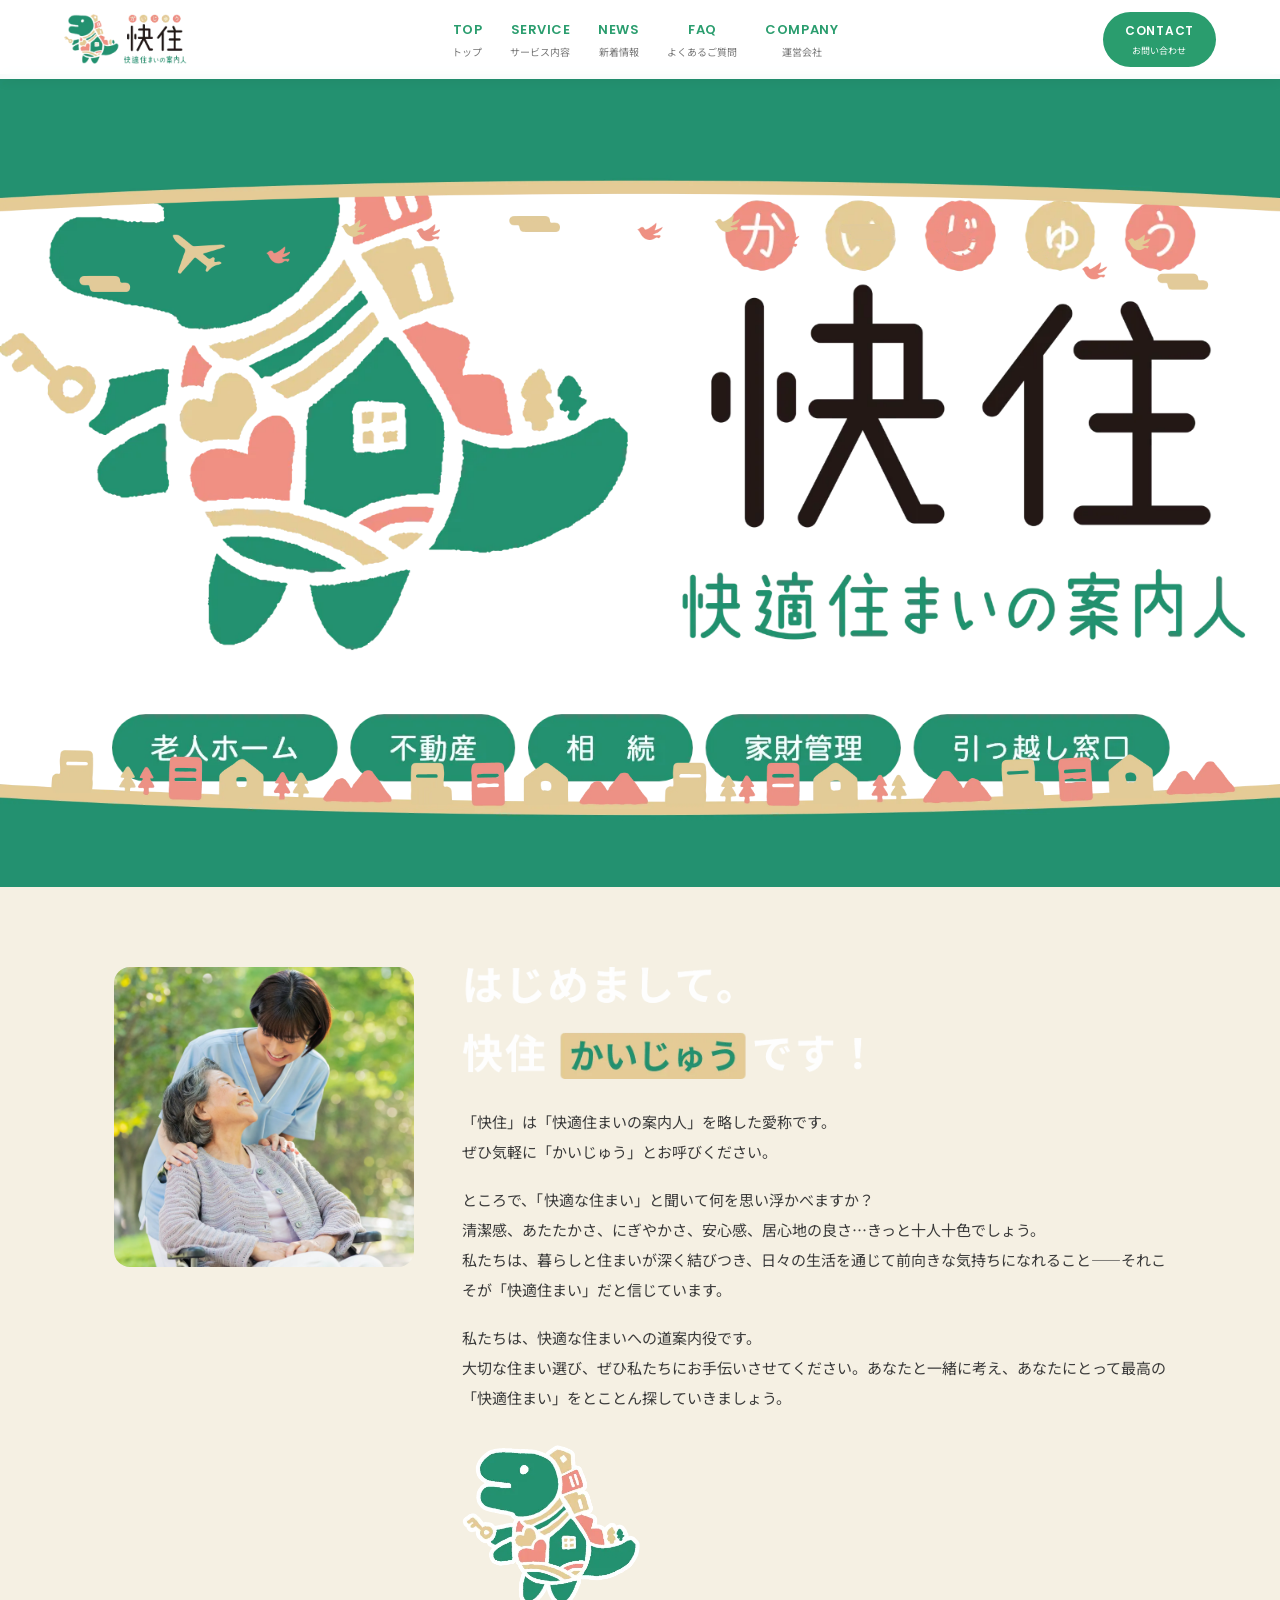
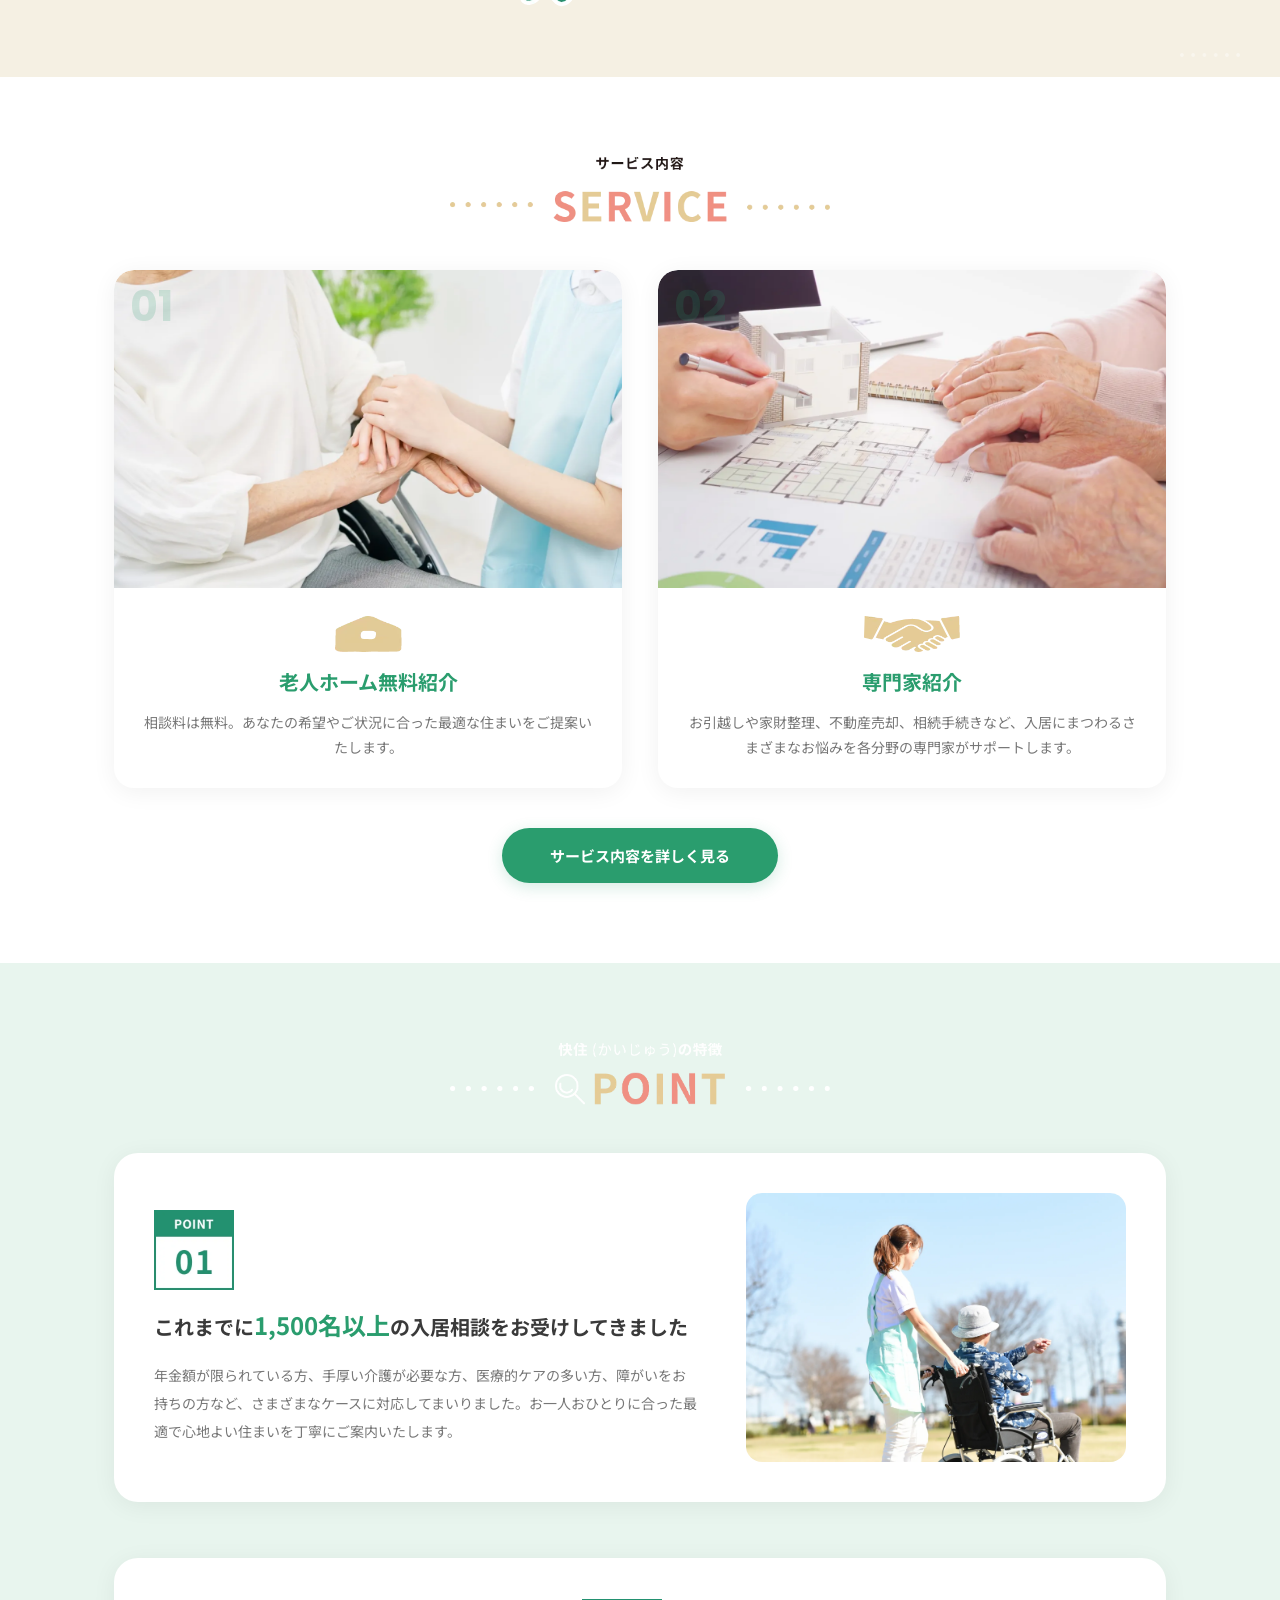
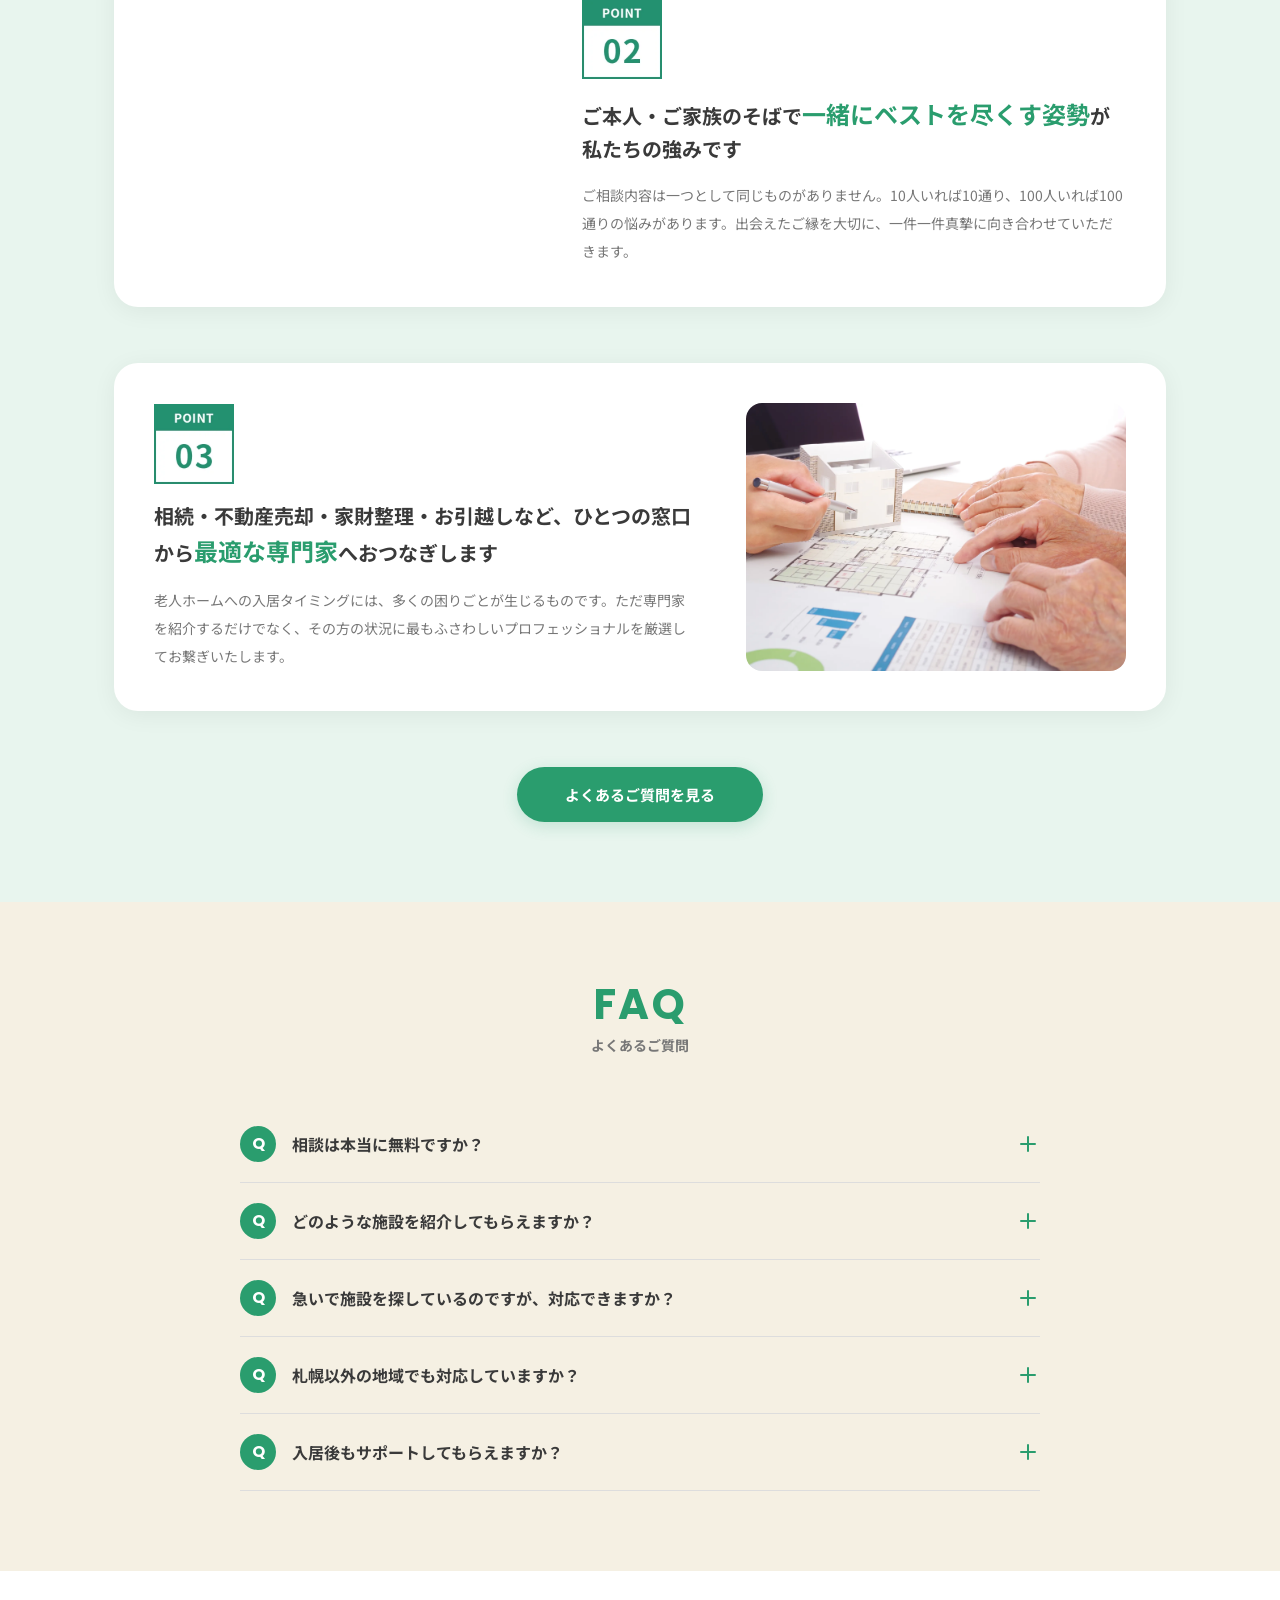
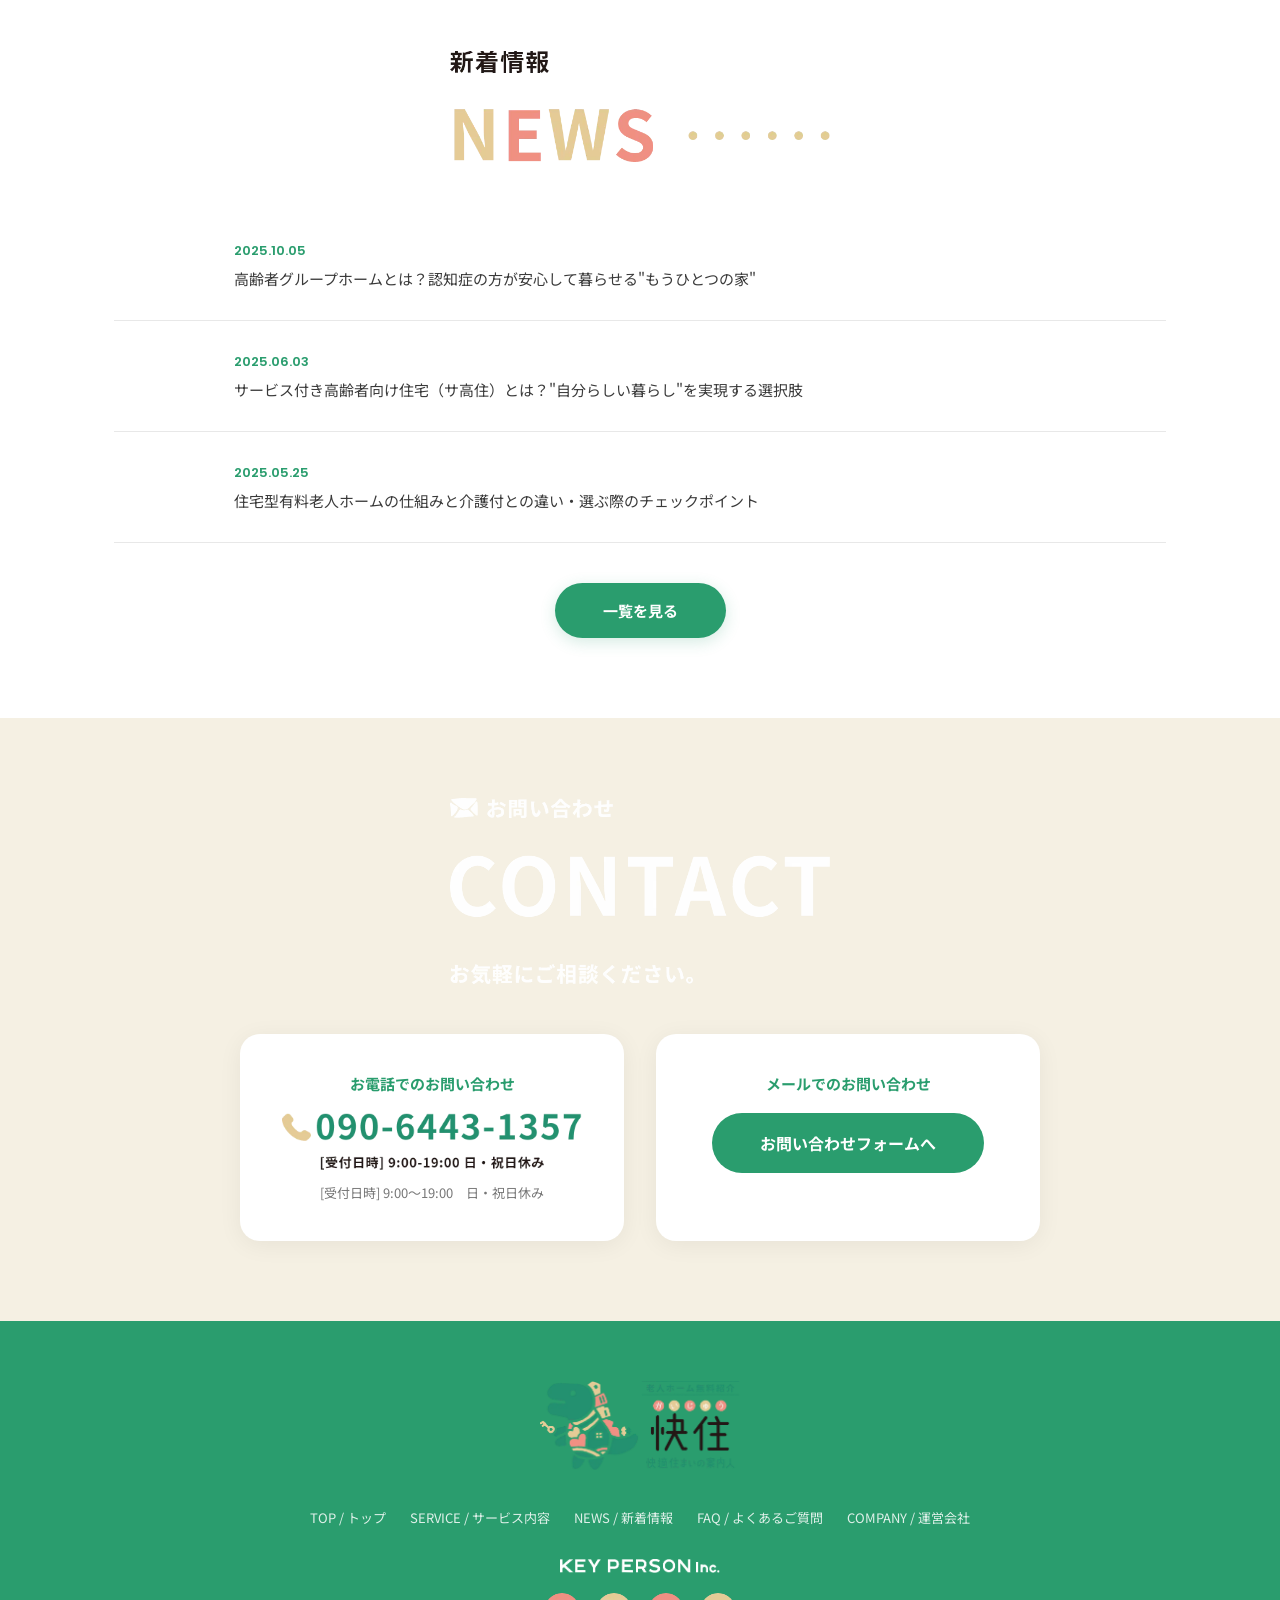
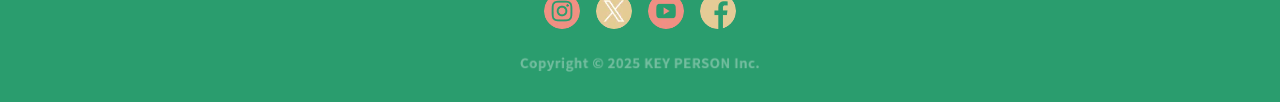
==== commit e6e496c0: "fix: SEO・アクセシビリティ・パフォーマンス改善（grillレビュー対応） - トップに見出し<h1>を追加（従来は画像のみで主題が伝わらなかった） - 全画像にwidth/height付与（C" ====
--- a/index.html
+++ b/index.html
@@ -5,15 +5,53 @@
   <meta name="viewport" content="width=device-width, initial-scale=1.0">
   <title>快適住まいの案内人（快住）｜老人ホーム無料紹介</title>
   <meta name="description" content="快適住まいの案内人「快住（かいじゅう）」は、老人ホーム・介護施設の無料紹介サービスです。札幌を拠点に、あなたにピッタリな住まいをご案内します。">
+  <meta name="theme-color" content="#2a9d6e">
+  <link rel="icon" href="images/common/icon-logo-header.webp" type="image/webp">
+  <!-- OGP / Twitter -->
+  <meta property="og:type" content="website">
+  <meta property="og:site_name" content="快適住まいの案内人（快住）">
+  <meta property="og:title" content="快適住まいの案内人（快住）｜老人ホーム無料紹介">
+  <meta property="og:description" content="札幌を拠点に、老人ホーム・介護施設を無料でご紹介。あなたにピッタリな「快適住まい」をご案内します。">
+  <meta property="og:locale" content="ja_JP">
+  <meta name="twitter:card" content="summary">
   <link rel="stylesheet" href="style.css">
   <link rel="preconnect" href="https://fonts.googleapis.com">
+  <link rel="preconnect" href="https://fonts.gstatic.com" crossorigin>
   <link href="https://fonts.googleapis.com/css2?family=Noto+Sans+JP:wght@400;500;700;900&family=Poppins:wght@400;600;700&display=swap" rel="stylesheet">
+  <script type="application/ld+json">
+  {
+    "@context": "https://schema.org",
+    "@type": "LocalBusiness",
+    "name": "快適住まいの案内人（快住）",
+    "description": "札幌を拠点とした老人ホーム・介護施設の無料紹介サービス。",
+    "image": "images/common/icon-logo-header.webp",
+    "telephone": "+81-90-6443-1357",
+    "founder": "伊藤圭吾",
+    "parentOrganization": "KEY PERSON株式会社",
+    "address": {
+      "@type": "PostalAddress",
+      "postalCode": "005-0002",
+      "addressRegion": "北海道",
+      "addressLocality": "札幌市南区",
+      "streetAddress": "澄川２条２丁目４−１ マイルーム澄川B201",
+      "addressCountry": "JP"
+    },
+    "areaServed": "北海道札幌市",
+    "openingHoursSpecification": {
+      "@type": "OpeningHoursSpecification",
+      "dayOfWeek": ["Monday","Tuesday","Wednesday","Thursday","Friday","Saturday"],
+      "opens": "09:00",
+      "closes": "19:00"
+    }
+  }
+  </script>
 </head>
 <body>
+  <a href="#message" class="skip-link">本文へスキップ</a>
   <header class="site-header" id="top">
     <div class="header-inner">
       <a href="index.html" class="logo">
-        <img src="images/common/icon-logo-header.webp" alt="快住 - 快適住まいの案内人" class="logo-img">
+        <img src="images/common/icon-logo-header.webp" alt="快住 - 快適住まいの案内人" class="logo-img" width="316" height="128">
       </a>
       <nav class="global-nav" id="globalNav">
         <ul class="nav-list">
@@ -28,17 +66,18 @@
         <span class="btn-en">CONTACT</span>
         <span class="btn-jp">お問い合わせ</span>
       </a>
-      <button class="hamburger" id="hamburger" aria-label="メニューを開く">
+      <button class="hamburger" id="hamburger" aria-label="メニューを開く" aria-expanded="false" aria-controls="globalNav">
         <span></span><span></span><span></span>
       </button>
     </div>
   </header>
   <!-- ===== HERO / FV ===== -->
   <section class="hero">
+    <h1 class="visually-hidden">快適住まいの案内人「快住（かいじゅう）」｜札幌の老人ホーム・介護施設 無料紹介</h1>
     <div class="hero-visual">
-      <img src="images/media/fv-main.webp" alt="快住 - 快適住まいの案内人 老人ホーム無料紹介" class="hero-main-img">
-      <img src="images/media/fv-top.webp" alt="" class="hero-deco hero-deco-top">
-      <img src="images/media/fv-bottom.webp" alt="" class="hero-deco hero-deco-bottom">
+      <img src="images/media/fv-main.webp" alt="快住 - 快適住まいの案内人 老人ホーム無料紹介" class="hero-main-img" width="1600" height="1016" fetchpriority="high" decoding="async">
+      <img src="images/media/fv-top.webp" alt="" class="hero-deco hero-deco-top" width="3840" height="654" decoding="async">
+      <img src="images/media/fv-bottom.webp" alt="" class="hero-deco hero-deco-bottom" width="3840" height="412" decoding="async">
     </div>
   </section>
   <main>
@@ -46,36 +85,36 @@
       <div class="container">
         <div class="message-content">
           <div class="message-image-area">
-            <img src="images/media/message-main.webp" alt="快住キャラクター" class="message-chara">
+            <img src="images/media/message-main.webp" alt="快住キャラクター" class="message-chara" width="1440" height="1440" loading="lazy" decoding="async">
           </div>
           <div class="message-text-area">
             <h2 class="message-title">
-              <img src="images/media/message-title.webp" alt="はじめまして。快住かいじゅうです！" class="message-title-img">
+              <img src="images/media/message-title.webp" alt="はじめまして。快住かいじゅうです！" class="message-title-img" width="934" height="262" loading="lazy" decoding="async">
             </h2>
             <div class="message-body-wrap">
               <p class="message-body">「快住」は「快適住まいの案内人」を略した愛称です。<br>ぜひ気軽に「かいじゅう」とお呼びください。</p>
               <p class="message-body">ところで、「快適な住まい」と聞いて何を思い浮かべますか？<br>清潔感、あたたかさ、にぎやかさ、安心感、居心地の良さ…きっと十人十色でしょう。<br>私たちは、暮らしと住まいが深く結びつき、日々の生活を通じて前向きな気持ちになれること――それこそが「快適住まい」だと信じています。</p>
               <p class="message-body">私たちは、快適な住まいへの道案内役です。<br>大切な住まい選び、ぜひ私たちにお手伝いさせてください。あなたと一緒に考え、あなたにとって最高の「快適住まい」をとことん探していきましょう。</p>
             </div>
-            <img src="images/media/message-logo.webp" alt="快住ロゴ" class="message-logo">
-          </div>
-        </div>
-      </div>
-      <img src="images/media/message-dot.webp" alt="" class="message-dot-deco">
+            <img src="images/media/message-logo.webp" alt="快住ロゴ" class="message-logo" width="358" height="370" loading="lazy" decoding="async">
+          </div>
+        </div>
+      </div>
+      <img src="images/media/message-dot.webp" alt="" class="message-dot-deco" width="256" height="16" loading="lazy" decoding="async">
     </section>
     <section class="service" id="service">
       <div class="container">
         <h2 class="section-title">
-          <img src="images/media/title-service.webp" alt="SERVICE サービス内容" class="section-title-img">
+          <img src="images/media/title-service.webp" alt="SERVICE サービス内容" class="section-title-img" width="1174" height="202" loading="lazy" decoding="async">
         </h2>
         <div class="service-cards">
           <div class="service-card">
             <div class="service-card-number">01</div>
             <div class="service-card-img-wrap">
-              <img src="images/media/service-1.webp" alt="老人ホーム無料紹介" class="service-card-img">
+              <img src="images/media/service-1.webp" alt="老人ホーム無料紹介" class="service-card-img" width="1320" height="816" loading="lazy" decoding="async">
             </div>
             <div class="service-card-body">
-              <div class="service-card-icon"><img src="images/media/icon-home.webp" alt=""></div>
+              <div class="service-card-icon"><img src="images/media/icon-home.webp" alt="" width="67" height="64" loading="lazy" decoding="async"></div>
               <h3 class="service-card-title">老人ホーム無料紹介</h3>
               <p class="service-card-desc">相談料は無料。あなたの希望やご状況に合った最適な住まいをご提案いたします。</p>
             </div>
@@ -83,10 +122,10 @@
           <div class="service-card">
             <div class="service-card-number">02</div>
             <div class="service-card-img-wrap">
-              <img src="images/media/service-2.webp" alt="専門家紹介" class="service-card-img">
+              <img src="images/media/service-2.webp" alt="専門家紹介" class="service-card-img" width="1320" height="816" loading="lazy" decoding="async">
             </div>
             <div class="service-card-body">
-              <div class="service-card-icon"><img src="images/media/icon-hand-shake.webp" alt=""></div>
+              <div class="service-card-icon"><img src="images/media/icon-hand-shake.webp" alt="" width="96" height="64" loading="lazy" decoding="async"></div>
               <h3 class="service-card-title">専門家紹介</h3>
               <p class="service-card-desc">お引越しや家財整理、不動産売却、相続手続きなど、入居にまつわるさまざまなお悩みを各分野の専門家がサポートします。</p>
             </div>
@@ -98,31 +137,31 @@
     <section class="point" id="point">
       <div class="container">
         <h2 class="section-title">
-          <img src="images/media/title-point.webp" alt="POINT 快住のポイント" class="section-title-img">
+          <img src="images/media/title-point.webp" alt="POINT 快住のポイント" class="section-title-img" width="1159" height="188" loading="lazy" decoding="async">
         </h2>
         <div class="point-item">
           <div class="point-item-text">
-            <div class="point-number"><img src="images/media/point-1.webp" alt="01" class="point-number-img"></div>
+            <div class="point-number"><img src="images/media/point-1.webp" alt="01" class="point-number-img" width="240" height="240" loading="lazy" decoding="async"></div>
             <p class="point-lead">これまでに<strong>1,500名以上</strong>の入居相談をお受けしてきました</p>
             <p class="point-desc">年金額が限られている方、手厚い介護が必要な方、医療的ケアの多い方、障がいをお持ちの方など、さまざまなケースに対応してまいりました。お一人おひとりに合った最適で心地よい住まいを丁寧にご案内いたします。</p>
           </div>
-          <div class="point-item-img"><img src="images/media/point-item-1.webp" alt="入居相談対応1500名以上"></div>
+          <div class="point-item-img"><img src="images/media/point-item-1.webp" alt="入居相談対応1500名以上" width="1880" height="1330" loading="lazy" decoding="async"></div>
         </div>
         <div class="point-item point-item--reverse">
           <div class="point-item-text">
-            <div class="point-number"><img src="images/media/point-2.webp" alt="02" class="point-number-img"></div>
+            <div class="point-number"><img src="images/media/point-2.webp" alt="02" class="point-number-img" width="240" height="240" loading="lazy" decoding="async"></div>
             <p class="point-lead">ご本人・ご家族のそばで<strong>一緒にベストを尽くす姿勢</strong>が私たちの強みです</p>
             <p class="point-desc">ご相談内容は一つとして同じものがありません。10人いれば10通り、100人いれば100通りの悩みがあります。出会えたご縁を大切に、一件一件真摯に向き合わせていただきます。</p>
           </div>
-          <div class="point-item-img"><img src="images/media/point-item-2.webp" alt="一緒にベストを尽くす姿勢"></div>
+          <div class="point-item-img"><img src="images/media/point-item-2.webp" alt="一緒にベストを尽くす姿勢" width="1880" height="1330" loading="lazy" decoding="async"></div>
         </div>
         <div class="point-item">
           <div class="point-item-text">
-            <div class="point-number"><img src="images/media/point-3.webp" alt="03" class="point-number-img"></div>
+            <div class="point-number"><img src="images/media/point-3.webp" alt="03" class="point-number-img" width="240" height="240" loading="lazy" decoding="async"></div>
             <p class="point-lead">相続・不動産売却・家財整理・お引越しなど、ひとつの窓口から<strong>最適な専門家</strong>へおつなぎします</p>
             <p class="point-desc">老人ホームへの入居タイミングには、多くの困りごとが生じるものです。ただ専門家を紹介するだけでなく、その方の状況に最もふさわしいプロフェッショナルを厳選してお繋ぎいたします。</p>
           </div>
-          <div class="point-item-img"><img src="images/media/point-item-3.webp" alt="最適な専門家へおつなぎします"></div>
+          <div class="point-item-img"><img src="images/media/point-item-3.webp" alt="最適な専門家へおつなぎします" width="1880" height="1330" loading="lazy" decoding="async"></div>
         </div>
         <div class="section-btn-wrap"><a href="#faq" class="btn-primary">よくあるご質問を見る</a></div>
       </div>
@@ -197,22 +236,22 @@
     <!-- ===== NEWS ===== -->
     <section class="news" id="news">
       <div class="container">
-        <h2 class="section-title"><img src="images/media/title-news.webp" alt="NEWS 新着情報" class="section-title-img"></h2>
+        <h2 class="section-title"><img src="images/media/title-news.webp" alt="NEWS 新着情報" class="section-title-img" width="690" height="202" loading="lazy" decoding="async"></h2>
         <ul class="news-list">
-          <li class="news-item"><a href="#"><img src="images/common/noimage.webp" alt="" class="news-thumb"><div class="news-meta"><time class="news-date">2025.10.05</time><p class="news-title-text">高齢者グループホームとは？認知症の方が安心して暮らせる"もうひとつの家"</p></div></a></li>
-          <li class="news-item"><a href="#"><img src="images/common/noimage.webp" alt="" class="news-thumb"><div class="news-meta"><time class="news-date">2025.06.03</time><p class="news-title-text">サービス付き高齢者向け住宅（サ高住）とは？"自分らしい暮らし"を実現する選択肢</p></div></a></li>
-          <li class="news-item"><a href="#"><img src="images/common/noimage.webp" alt="" class="news-thumb"><div class="news-meta"><time class="news-date">2025.05.25</time><p class="news-title-text">住宅型有料老人ホームの仕組みと介護付との違い・選ぶ際のチェックポイント</p></div></a></li>
+          <li class="news-item"><a href="#"><img src="images/common/noimage.webp" alt="" class="news-thumb" width="2048" height="1266" loading="lazy" decoding="async"><div class="news-meta"><time class="news-date" datetime="2025-10-05">2025.10.05</time><p class="news-title-text">高齢者グループホームとは？認知症の方が安心して暮らせる"もうひとつの家"</p></div></a></li>
+          <li class="news-item"><a href="#"><img src="images/common/noimage.webp" alt="" class="news-thumb" width="2048" height="1266" loading="lazy" decoding="async"><div class="news-meta"><time class="news-date" datetime="2025-06-03">2025.06.03</time><p class="news-title-text">サービス付き高齢者向け住宅（サ高住）とは？"自分らしい暮らし"を実現する選択肢</p></div></a></li>
+          <li class="news-item"><a href="#"><img src="images/common/noimage.webp" alt="" class="news-thumb" width="2048" height="1266" loading="lazy" decoding="async"><div class="news-meta"><time class="news-date" datetime="2025-05-25">2025.05.25</time><p class="news-title-text">住宅型有料老人ホームの仕組みと介護付との違い・選ぶ際のチェックポイント</p></div></a></li>
         </ul>
         <div class="section-btn-wrap"><a href="#" class="btn-primary">一覧を見る</a></div>
       </div>
     </section>
     <section class="contact" id="contact">
       <div class="container">
-        <h2 class="section-title"><img src="images/media/title-contact.webp" alt="CONTACT お問い合わせ" class="section-title-img"></h2>
+        <h2 class="section-title"><img src="images/media/title-contact.webp" alt="CONTACT お問い合わせ" class="section-title-img" width="660" height="326" loading="lazy" decoding="async"></h2>
         <div class="contact-boxes">
           <div class="contact-box contact-box--phone">
             <p class="contact-label">お電話でのお問い合わせ</p>
-            <a href="tel:090-6443-1357" class="contact-phone-number"><img src="images/media/contact-phone.webp" alt="090-6443-1357" class="contact-phone-img"></a>
+            <a href="tel:090-6443-1357" class="contact-phone-number"><img src="images/media/contact-phone.webp" alt="090-6443-1357" class="contact-phone-img" width="830" height="162" loading="lazy" decoding="async"></a>
             <p class="contact-hours">[受付日時] 9:00〜19:00　日・祝日休み</p>
           </div>
           <div class="contact-box contact-box--mail">
@@ -225,16 +264,16 @@
   </main>
   <footer class="site-footer">
     <div class="footer-inner">
-      <a href="index.html" class="footer-logo"><img src="images/common/icon-logo-footer.webp" alt="快住 - 快適住まいの案内人" class="footer-logo-img"></a>
-      <nav class="footer-nav"><ul><li><a href="index.html">TOP / トップ</a></li><li><a href="#service">SERVICE / サービス内容</a></li><li><a href="#news">NEWS / 新着情報</a></li><li><a href="#faq">FAQ / よくあるご質問</a></li><li><a href="company.html">COMPANY / 運営会社</a></li></ul></nav>
-      <div class="footer-company"><img src="images/common/icon-inc.webp" alt="KEY PERSON Inc." class="footer-company-img"></div>
+      <a href="index.html" class="footer-logo"><img src="images/common/icon-logo-footer.webp" alt="快住 - 快適住まいの案内人" class="footer-logo-img" width="806" height="362" loading="lazy" decoding="async"></a>
+      <nav class="footer-nav" aria-label="フッターナビ"><ul><li><a href="index.html">TOP / トップ</a></li><li><a href="#service">SERVICE / サービス内容</a></li><li><a href="#news">NEWS / 新着情報</a></li><li><a href="#faq">FAQ / よくあるご質問</a></li><li><a href="company.html">COMPANY / 運営会社</a></li></ul></nav>
+      <div class="footer-company"><img src="images/common/icon-inc.webp" alt="KEY PERSON Inc." class="footer-company-img" width="425" height="36" loading="lazy" decoding="async"></div>
       <div class="footer-social">
-        <a href="https://www.instagram.com/kaiju_k.itou" target="_blank" rel="noopener"><img src="images/common/icon-insta.webp" alt="Instagram"></a>
-        <a href="https://x.com/kaiju_kaisuma" target="_blank" rel="noopener"><img src="images/common/icon-x.webp" alt="X"></a>
-        <a href="https://www.youtube.com/@%E5%BF%AB%E9%81%A9%E4%BD%8F%E3%81%BE%E3%81%84%E3%81%AE%E6%A1%88%E5%86%85%E4%BA%BA" target="_blank" rel="noopener"><img src="images/common/icon-youtube.webp" alt="YouTube"></a>
-        <a href="https://www.facebook.com/keigo.itoh.58" target="_blank" rel="noopener"><img src="images/common/icon-facebook.webp" alt="Facebook"></a>
-      </div>
-      <p class="footer-copy"><img src="images/common/icon-copy.webp" alt="Copyright © 2025 KEY PERSON Inc."></p>
+        <a href="https://www.instagram.com/kaiju_k.itou" target="_blank" rel="noopener" aria-label="Instagram（別ウィンドウで開く）"><img src="images/common/icon-insta.webp" alt="Instagram" width="64" height="64" loading="lazy" decoding="async"></a>
+        <a href="https://x.com/kaiju_kaisuma" target="_blank" rel="noopener" aria-label="X（別ウィンドウで開く）"><img src="images/common/icon-x.webp" alt="X" width="64" height="64" loading="lazy" decoding="async"></a>
+        <a href="https://www.youtube.com/@%E5%BF%AB%E9%81%A9%E4%BD%8F%E3%81%BE%E3%81%84%E3%81%AE%E6%A1%88%E5%86%85%E4%BA%BA" target="_blank" rel="noopener" aria-label="YouTube（別ウィンドウで開く）"><img src="images/common/icon-youtube.webp" alt="YouTube" width="64" height="64" loading="lazy" decoding="async"></a>
+        <a href="https://www.facebook.com/keigo.itoh.58" target="_blank" rel="noopener" aria-label="Facebook（別ウィンドウで開く）"><img src="images/common/icon-facebook.webp" alt="Facebook" width="64" height="64" loading="lazy" decoding="async"></a>
+      </div>
+      <p class="footer-copy"><img src="images/common/icon-copy.webp" alt="Copyright © 2025 KEY PERSON Inc." width="512" height="40" loading="lazy" decoding="async"></p>
     </div>
   </footer>
   <div class="fixed-bottom-bar">
--- a/style.css
+++ b/style.css
@@ -19,6 +19,43 @@
 ul, ol { list-style: none; }
 
 .container { max-width: 1100px; margin: 0 auto; padding: 0 24px; }
+
+/* --- Accessibility utilities --- */
+.visually-hidden {
+  position: absolute !important;
+  width: 1px; height: 1px;
+  padding: 0; margin: -1px;
+  overflow: hidden; clip: rect(0, 0, 0, 0);
+  white-space: nowrap; border: 0;
+}
+.skip-link {
+  position: absolute; left: 50%; top: 0;
+  transform: translate(-50%, -120%);
+  z-index: 2000; background: var(--green); color: #fff;
+  padding: 10px 24px; border-radius: 0 0 8px 8px; font-weight: 700;
+  transition: transform .2s;
+}
+.skip-link:focus { transform: translate(-50%, 0); opacity: 1; }
+
+/* Visible keyboard focus indicator */
+:focus-visible {
+  outline: 3px solid var(--green);
+  outline-offset: 2px;
+  border-radius: 4px;
+}
+
+/* Scroll-triggered fade-in (toggled by script.js) */
+.is-visible { opacity: 1 !important; transform: translateY(0) !important; }
+
+/* Respect users who prefer reduced motion */
+@media (prefers-reduced-motion: reduce) {
+  html { scroll-behavior: auto; }
+  *, *::before, *::after {
+    animation-duration: .01ms !important;
+    animation-iteration-count: 1 !important;
+    transition-duration: .01ms !important;
+  }
+}
 
 /* --- Colors --- */
 :root {
@@ -43,7 +80,9 @@
   background: rgba(255,255,255,.96);
   backdrop-filter: blur(8px);
   box-shadow: 0 2px 12px rgba(0,0,0,.06);
-}
+  transition: box-shadow .25s;
+}
+.site-header.is-scrolled { box-shadow: 0 2px 20px rgba(0,0,0,.1); }
 .header-inner {
   max-width: 1200px; margin: 0 auto;
   display: flex; align-items: center; justify-content: space-between;
@@ -511,17 +550,17 @@
   transform: translate(-50%, -50%) rotate(90deg);
 }
 .faq-answer {
-  display: none;
-  padding: 0 0 20px 52px;
+  padding: 0 0 0 52px;
   display: flex;
   gap: 16px;
   align-items: flex-start;
   overflow: hidden;
   max-height: 0;
-  transition: max-height .35s ease;
+  transition: max-height .35s ease, padding-bottom .35s ease;
 }
 .faq-answer.is-open {
-  max-height: 300px;
+  max-height: 1000px;
+  padding-bottom: 20px;
 }
 .faq-a-icon {
   flex-shrink: 0;
